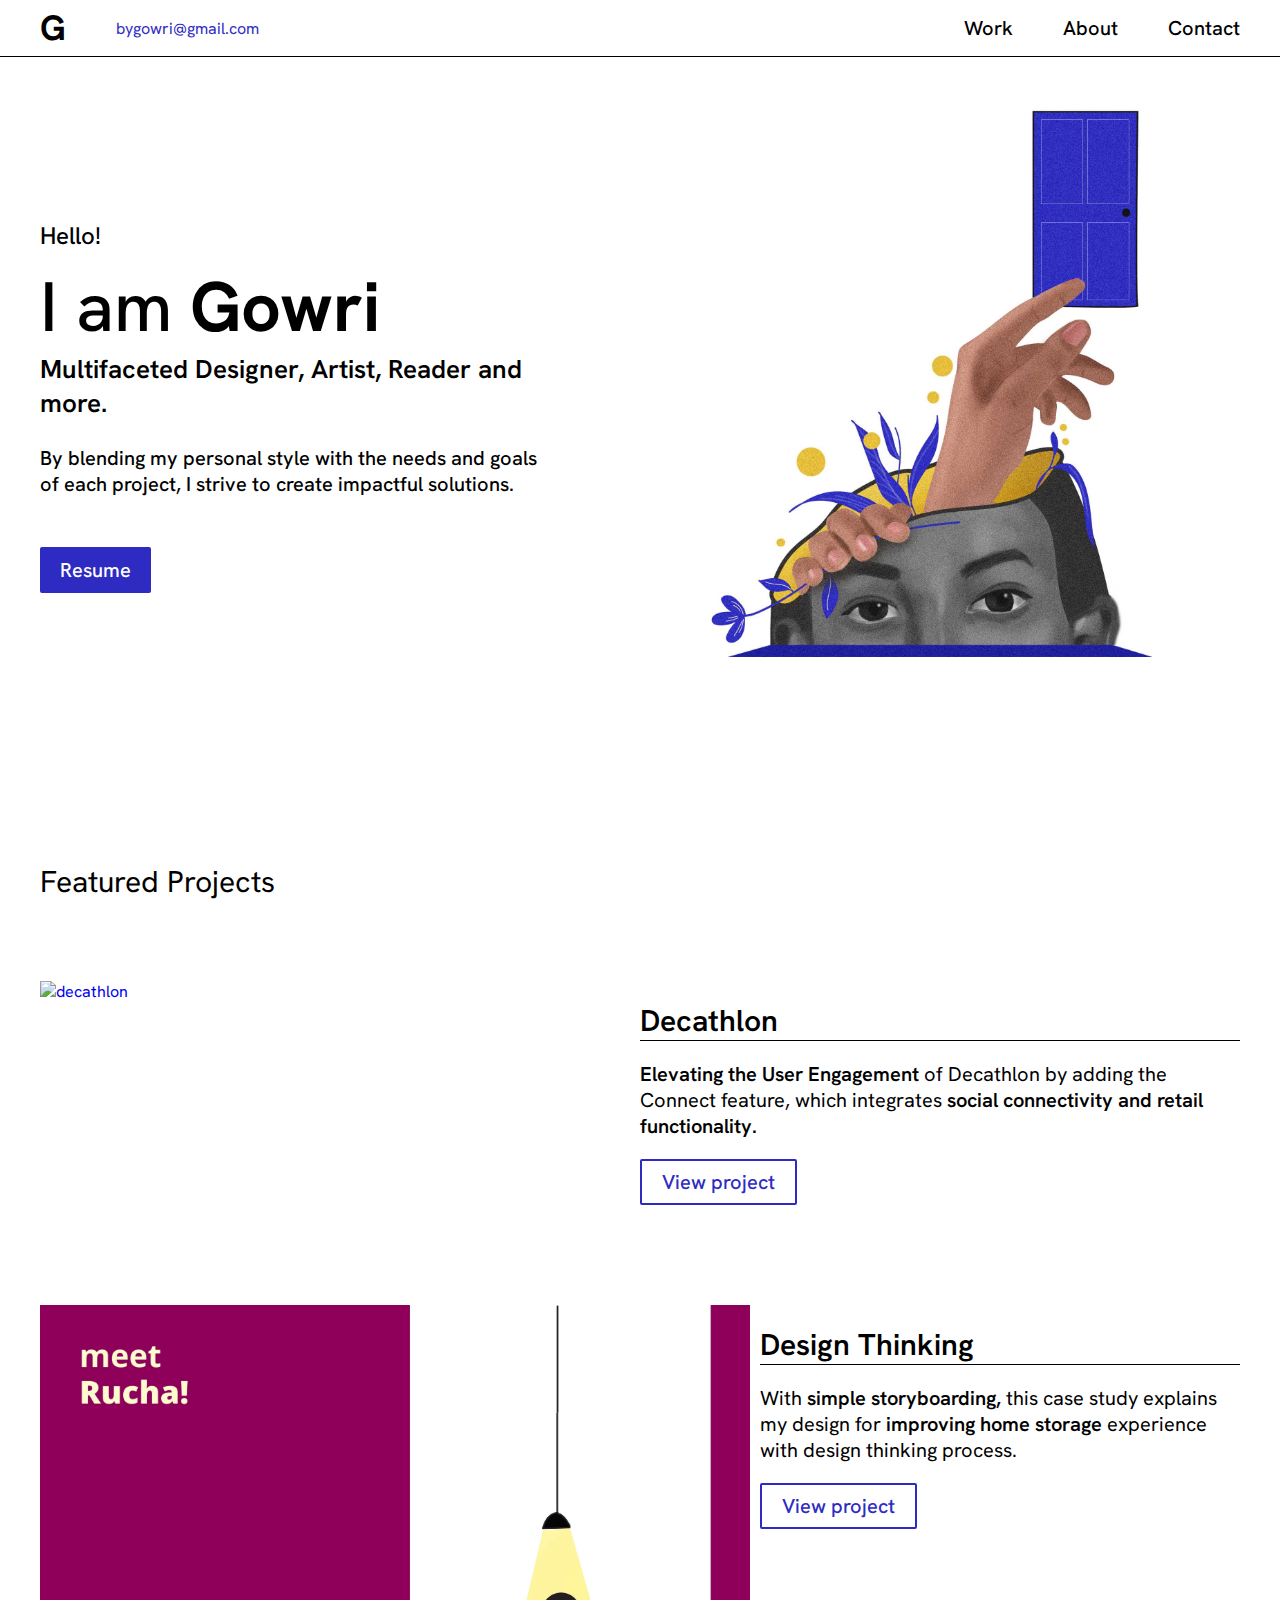
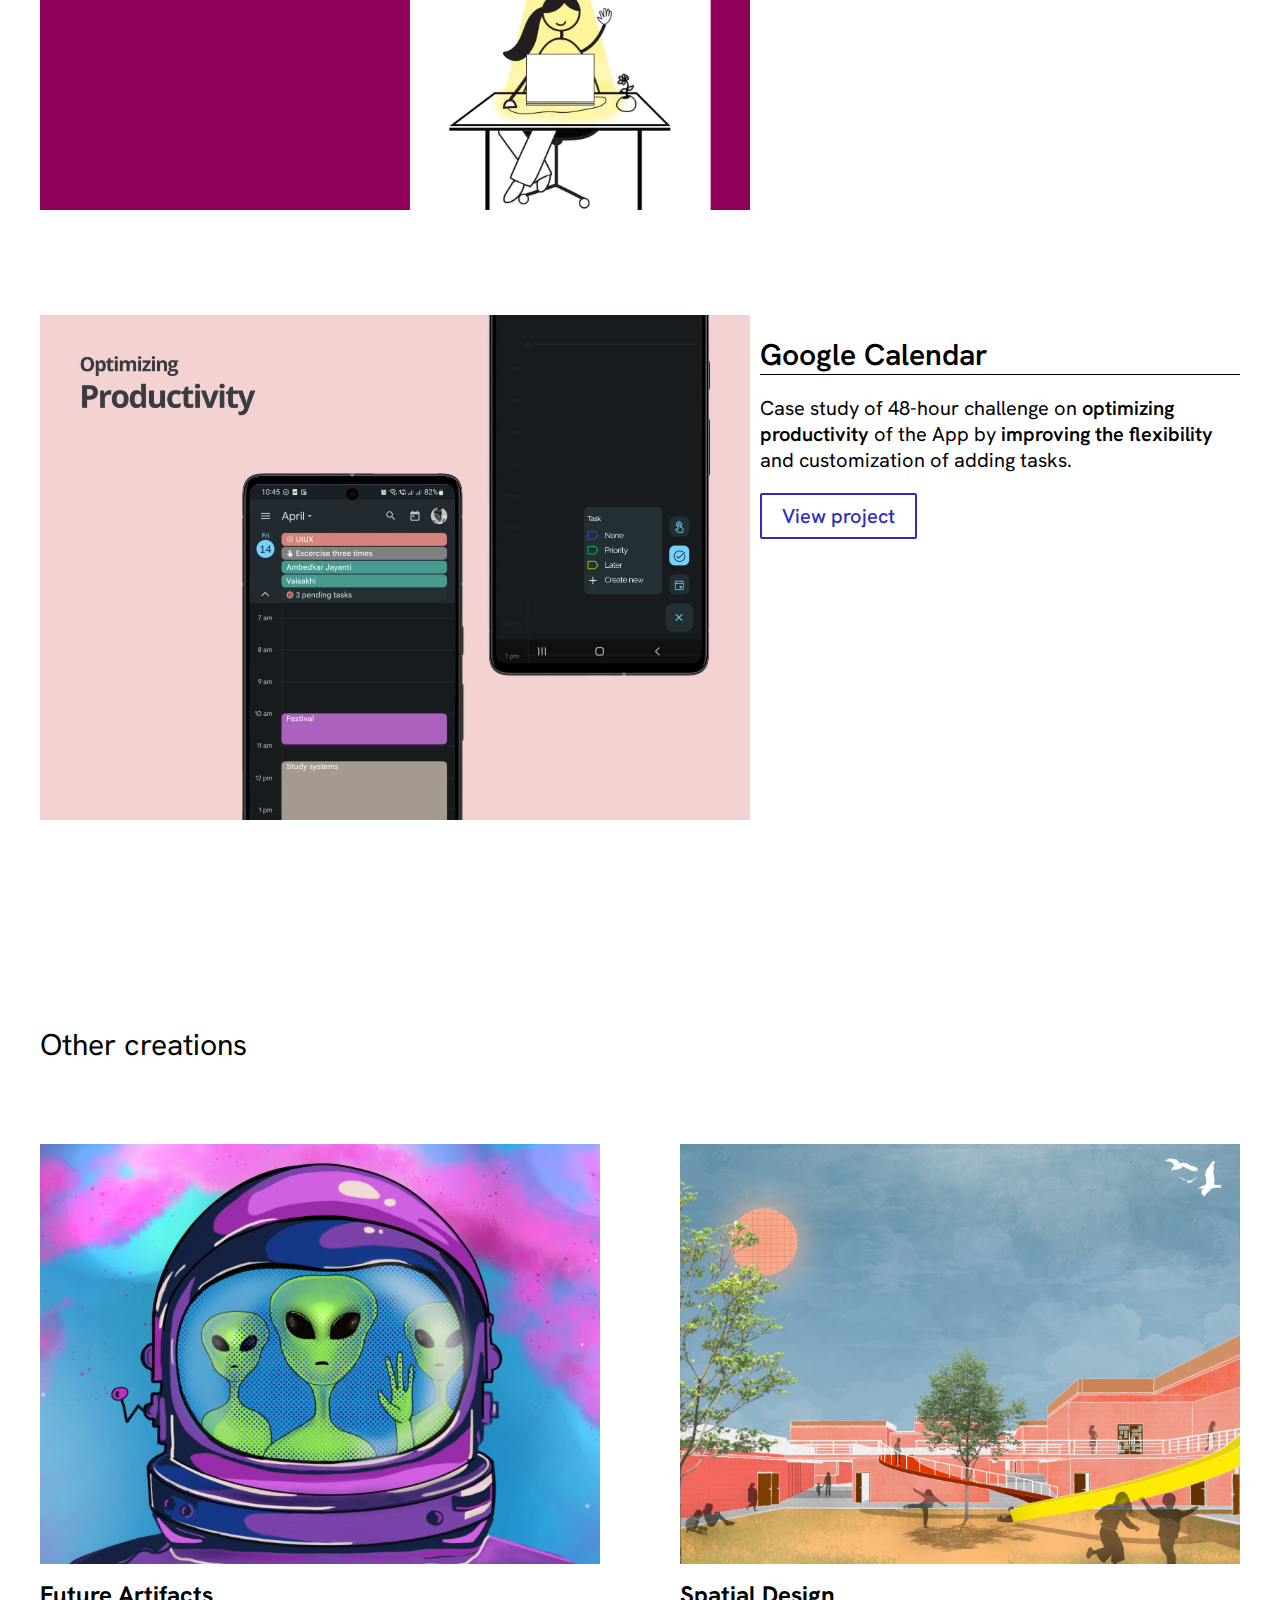
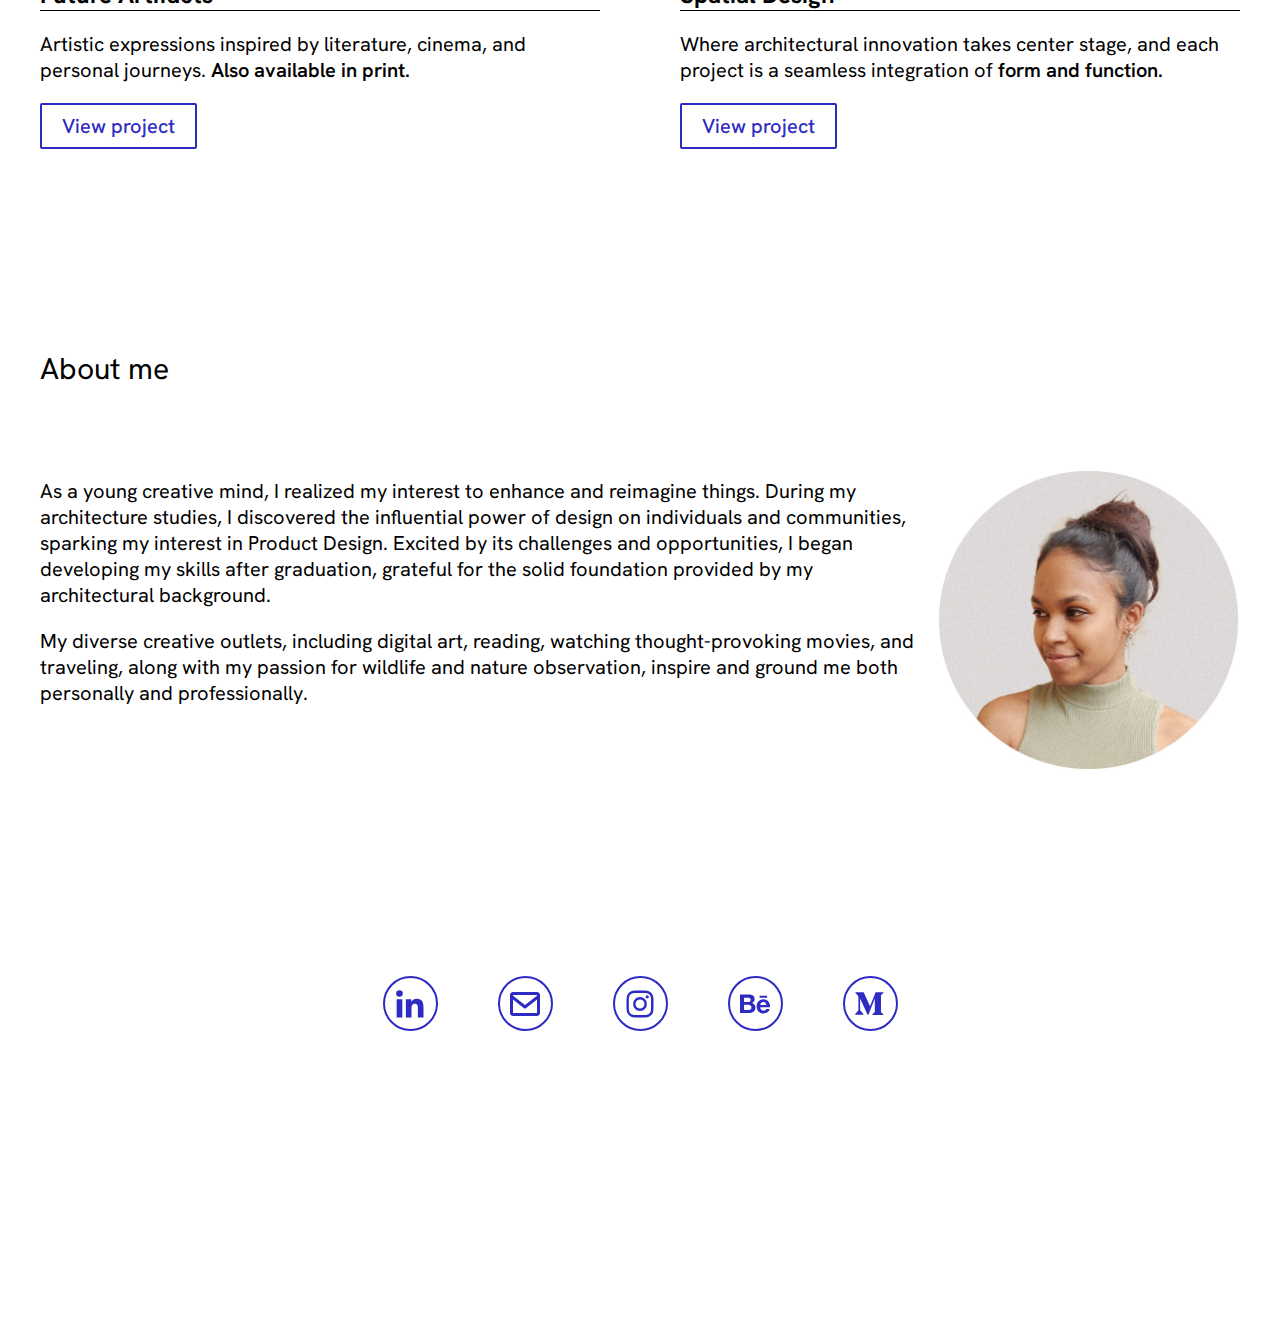
==== index.html @ facd1bed "resume update" ====
<!DOCTYPE html>
<html>
<head>
    <meta charset="utf-8">
    <title>Gowri</title>
    <meta name="viewport" content="width=device-width, initial-scale=1.0">
    <link rel="stylesheet" href="style.css">
    <link href="https://fonts.googleapis.com/css2?family=Raleway&display=swap" rel="stylesheet">
    <link href='https://unpkg.com/boxicons@2.1.4/css/boxicons.min.css' rel='stylesheet'>
    <!-- Hotjar Tracking Code for https://bygowri.github.io/Portfolio/ -->
<script>
  (function(h,o,t,j,a,r){
      h.hj=h.hj||function(){(h.hj.q=h.hj.q||[]).push(arguments)};
      h._hjSettings={hjid:3560203,hjsv:6};
      a=o.getElementsByTagName('head')[0];
      r=o.createElement('script');r.async=1;
      r.src=t+h._hjSettings.hjid+j+h._hjSettings.hjsv;
      a.appendChild(r);
  })(window,document,'https://static.hotjar.com/c/hotjar-','.js?sv=');
</script>
</head>
<body>
<!-- navigation -->
<header>
  <nav class="navbar">
    <div class="max-width">
      <div class="top">
        <div class="lefthome">
          <div class="home"><a href="#homepage">G</a></div>
          <div class="mailto"><a href="mailto:bygowri@gmail.com">bygowri@gmail.com</a></div>
          <div class="mailtomobile"><a href="mailto:bygowri@gmail.com">email</a></div>
        </div>
        <a href="#" class="toggle-button">
          <i class="hamburger"><svg xmlns="http://www.w3.org/2000/svg" width="36" height="36" viewBox="0 0 24 24" style="fill: rgba(0, 0, 0, 1);transform: ;msFilter:;"><path d="M4 6h16v2H4zm0 5h16v2H4zm0 5h16v2H4z"></path></svg></i>
        </a>
      </div>
      <ul class="menu">
        <li><a href="#works">Work</a></li>
        <li><a href="#about">About</a></li>
        <li><a href="#contact">Contact</a></li>
      </ul>
    </div>
  </nav>
</header>

<script src="script.js"></script>

    <!-- homesection -->
    <section class="homepage" id="homepage">
        <div class="container">
            <div class="left-side">
                <div class="all-text">
                    <div class="text-1">Hello!</div>
                    <div class="text-2">I am <span>Gowri</span></div>
                    <div class="text-3">Multifaceted Designer, Artist, Reader and more.</div>
                    <div class="text-4">
                        <p>By blending my personal style with the needs and goals of each project, I strive to create impactful solutions.</p>
                    </div>
                </div>
                <div class="all-buttons">
                    <div class="resumeonly">
                      <a class="resume-button" href="https://drive.google.com/file/d/1Lw5woWk9W7tkep_wd-y-nm6SKkiCDuSa/view?usp=drive_link" target="_blank">Resume</a>
                    </div>
                </div>
            </div>
            <div class="right-side">
              <div class="image-wrapper">
                <img src="portfolioimages/1a.jpg" alt="Portfolio Image" class="first-image">
                <img src="portfolioimages/1b.jpg" alt="Portfolio Image" class="hover-image">
                <img src="portfolioimages/1b.jpg" alt="Portfolio Image" class="second-image">
            </div>
            </div>
        </div>
    </section>

   <!-- work section start -->
  <section class="works" id="works">
      
    <div class="max-width">
      <div class="text-2">Featured Projects</div>
      <!-- decathlon -->
     <div class="topic-1">
      <div class="works-container">
        <div class="description">
          <div class="image">
            <a class="decathlon" href="https://medium.com/@gowri7/elevating-user-engagement-a-case-study-on-introducing-the-connect-feature-in-decathlon-app-d92f9d68ca22" target="_blank">
              <img src="portfolioimages/decathlon.jpg" alt="decathlon">
            </a>
            <a class="decathlon1" href="https://medium.com/@gowri7/elevating-user-engagement-a-case-study-on-introducing-the-connect-feature-in-decathlon-app-d92f9d68ca22" target="_blank">
              <img src="portfolioimages/decathlon1.jpg" alt="decathlon wireframe">
            </a>
          </div>
        </div>
        <div class="text-and-buttons">
          <div class="text-container">
            <h1>Decathlon</h1>
            <p><span>Elevating the User Engagement</span> of Decathlon by adding the Connect feature, which integrates <span>social connectivity and retail functionality.</span></p>
            <div class="reading-buttons">
                <div class="read-behance">
                    <a class="read-behnace" href="https://medium.com/@gowri7/elevating-user-engagement-a-case-study-on-introducing-the-connect-feature-in-decathlon-app-d92f9d68ca22" target="_blank">View project</a>
                </div>
            </div>
          </div>
        </div>
      </div>
    </div>
    </div>
    
      <div class="max-width">
        <!-- dtp -->
        <div class="topic-1">
        <div class="works-container">
          <div class="description">
            <div class="image">
              <a class="decathlon" href="https://www.behance.net/gallery/170022305/A-Design-Thinking-Case-Study-Improving-Home-Storage" target="_blank">
                <img src="portfolioimages/dtp.jpg" alt="dtp projec">
              </a>
              <a class="decathlon1" href="https://www.behance.net/gallery/170022305/A-Design-Thinking-Case-Study-Improving-Home-Storage" target="_blank">
                <img src="portfolioimages/dtp1.jpg" alt="dtp project">
              </a>
            </div>
          </div>
          <div class="text-and-buttons">
            <div class="text-container">
              <h1>Design Thinking</h1>
              <p>With <span>simple storyboarding,</span> this case study explains my design for <span>improving home storage</span> experience with design thinking process.</p>
              <div class="reading-buttons">
                  <div class="read-behance">
                      <a class="read-behnace" href="https://www.behance.net/gallery/170022305/A-Design-Thinking-Case-Study-Improving-Home-Storage" target="_blank">View project</a>
                  </div>
              </div>
            </div>
          </div>
        </div>
        </div>
      </div>

      <div class="max-width">
        <!-- google claendar -->
        <div class="topic-1">
        <div class="works-container">
          <div class="description">
            <div class="image">
              <a class="decathlon" href="https://www.behance.net/gallery/168816979/UX-Case-Study-Optimize-Google-Calendar-Productivity" target="_blank">
                <img src="portfolioimages/google calendar.jpg" alt="Google calendar project">
              </a>
              <a class="decathlon1" href="https://www.behance.net/gallery/168816979/UX-Case-Study-Optimize-Google-Calendar-Productivity" target="_blank">
                <img src="portfolioimages/google calendar1.jpg" alt="Google calendar project">
              </a>
            </div>
          </div>
          <div class="text-and-buttons">
            <div class="text-container">
              <h1>Google Calendar</h1>
              <p>Case study of 48-hour challenge on <span> optimizing productivity </span> of the App by <span> improving the flexibility </span> and customization of adding tasks. </p>
              <div class="reading-buttons">
                  <div class="read-behance">
                      <a class="read-behnace" href="https://www.behance.net/gallery/168816979/UX-Case-Study-Optimize-Google-Calendar-Productivity" target="_blank">View project</a>
                  </div>
              </div>
            </div>
          </div>
        </div>
        </div>
      </div>
      <!-- other works -->
  <div class="otherprojects">
    <div class="max-width">
      <div class="text-2">Other creations</div>
      <div class="row-2">
        <div class="work-container">
          <div class="image-container">
            <a class="spatialdesign" href="Futureartifacts.html">
              <img src="portfolioimages/misc.jpg" alt="spatial design works">
            </a>
          </div>
          <div class="text-container">
            <h2>Future Artifacts</h2>
            <p>Artistic expressions inspired by literature, cinema, and personal journeys. <span> Also available in print. </span></p>
            <div class="reading-buttons">
              <div class="read-behance">
                  <a class="read-behnace" href="Futureartifacts.html">View project</a>
              </div>
          </div>
          </div>
        </div>
  
        <div class="work-container">
          <div class="image-container">
            <a class="spatialdesign" href="https://www.behance.net/gallery/152840529/UnderGrad-Architecture-Portfolio" target="_blank">
              <img src="portfolioimages/spatial.jpg" alt="spatial design works">
            </a>
          </div>
          <div class="text-container">
            <h2>Spatial Design</h2>
            <p>Where architectural innovation takes center stage, and each project is a seamless integration of <span> form and function. </span></p>
            <div class="reading-buttons">
              <div class="read-behance">
                  <a class="read-behnace" href="https://www.behance.net/gallery/152840529/UnderGrad-Architecture-Portfolio" target="_blank">View project</a>
              </div>
          </div>
          </div>
        </div>
      </div>      
      </div>
    </div>
  </div>
</section>

  <!-- about section starts here -->
<section class="about" id="about">
    <div class="max-width">
      <div class="text-2">About me</div>
      <div class="about-description">
        <div class="para">
          <p>As a young creative mind, I realized my interest to enhance and reimagine things. During my architecture studies, I discovered the influential power of design on individuals and communities, sparking my interest in Product Design. Excited by its challenges and opportunities, I began developing my skills after graduation, grateful for the solid foundation provided by my architectural background.</p>
          <p>My diverse creative outlets, including digital art, reading, watching thought-provoking movies, and traveling, along with my passion for wildlife and nature observation, inspire and ground me both personally and professionally.</p>
        </div>
        <div class="photo">
          <img src="portfolioimages/Ellipse 1.jpg" alt="Profile photo">
        </div>
      </div>
    </div>
</section> 

<!-- contact section starts here -->
<section class="contact" id="contact">
    <div class="max-width">
        <div class="all-buttonsc">
            <a href="https://www.linkedin.com/in/gowri-s-a887b5228/" target="_blank"><i class="icon"><svg xmlns="http://www.w3.org/2000/svg" width="36" height="36" viewBox="0 0 24 24" style="fill: rgba(46, 43, 195, 1);transform: ;msFilter:;"><circle cx="4.983" cy="5.009" r="2.188"></circle><path d="M9.237 8.855v12.139h3.769v-6.003c0-1.584.298-3.118 2.262-3.118 1.937 0 1.961 1.811 1.961 3.218v5.904H21v-6.657c0-3.27-.704-5.783-4.526-5.783-1.835 0-3.065 1.007-3.568 1.96h-.051v-1.66H9.237zm-6.142 0H6.87v12.139H3.095z"></path></svg></i></a>
            <a href="mailto:bygowri@gmail.com"><i class="icon"><svg xmlns="http://www.w3.org/2000/svg" width="36" height="36" viewBox="0 0 24 24" style="fill: rgba(46, 43, 195, 1);transform: ;msFilter:;"><path d="M20 4H4c-1.103 0-2 .897-2 2v12c0 1.103.897 2 2 2h16c1.103 0 2-.897 2-2V6c0-1.103-.897-2-2-2zm0 2v.511l-8 6.223-8-6.222V6h16zM4 18V9.044l7.386 5.745a.994.994 0 0 0 1.228 0L20 9.044 20.002 18H4z"></path></svg></i></a>
            <a href="https://www.instagram.com/gowri__s/" target="_blank"><i class="icon"><svg xmlns="http://www.w3.org/2000/svg" width="36" height="36" viewBox="0 0 24 24" style="fill: rgba(46, 43, 195, 1);transform: ;msFilter:;"><path d="M11.999 7.377a4.623 4.623 0 1 0 0 9.248 4.623 4.623 0 0 0 0-9.248zm0 7.627a3.004 3.004 0 1 1 0-6.008 3.004 3.004 0 0 1 0 6.008z"></path><circle cx="16.806" cy="7.207" r="1.078"></circle><path d="M20.533 6.111A4.605 4.605 0 0 0 17.9 3.479a6.606 6.606 0 0 0-2.186-.42c-.963-.042-1.268-.054-3.71-.054s-2.755 0-3.71.054a6.554 6.554 0 0 0-2.184.42 4.6 4.6 0 0 0-2.633 2.632 6.585 6.585 0 0 0-.419 2.186c-.043.962-.056 1.267-.056 3.71 0 2.442 0 2.753.056 3.71.015.748.156 1.486.419 2.187a4.61 4.61 0 0 0 2.634 2.632 6.584 6.584 0 0 0 2.185.45c.963.042 1.268.055 3.71.055s2.755 0 3.71-.055a6.615 6.615 0 0 0 2.186-.419 4.613 4.613 0 0 0 2.633-2.633c.263-.7.404-1.438.419-2.186.043-.962.056-1.267.056-3.71s0-2.753-.056-3.71a6.581 6.581 0 0 0-.421-2.217zm-1.218 9.532a5.043 5.043 0 0 1-.311 1.688 2.987 2.987 0 0 1-1.712 1.711 4.985 4.985 0 0 1-1.67.311c-.95.044-1.218.055-3.654.055-2.438 0-2.687 0-3.655-.055a4.96 4.96 0 0 1-1.669-.311 2.985 2.985 0 0 1-1.719-1.711 5.08 5.08 0 0 1-.311-1.669c-.043-.95-.053-1.218-.053-3.654 0-2.437 0-2.686.053-3.655a5.038 5.038 0 0 1 .311-1.687c.305-.789.93-1.41 1.719-1.712a5.01 5.01 0 0 1 1.669-.311c.951-.043 1.218-.055 3.655-.055s2.687 0 3.654.055a4.96 4.96 0 0 1 1.67.311 2.991 2.991 0 0 1 1.712 1.712 5.08 5.08 0 0 1 .311 1.669c.043.951.054 1.218.054 3.655 0 2.436 0 2.698-.043 3.654h-.011z"></path></svg></i></a>
            <a href="https://www.behance.net/gowriii" target="_blank"><i class="icon"><svg xmlns="http://www.w3.org/2000/svg" width="36" height="36" viewBox="0 0 24 24" style="fill: rgba(46, 43, 195, 1);transform: ;msFilter:;"><path d="M7.803 5.731c.589 0 1.119.051 1.605.155.483.103.895.273 1.243.508.343.235.611.547.804.939.187.387.28.871.28 1.443 0 .62-.14 1.138-.421 1.551-.283.414-.7.753-1.256 1.015.757.219 1.318.602 1.69 1.146.374.549.557 1.206.557 1.976 0 .625-.119 1.162-.358 1.613a3.11 3.11 0 0 1-.974 1.114 4.315 4.315 0 0 1-1.399.64 6.287 6.287 0 0 1-1.609.206H2V5.731h5.803zm-.351 4.972c.48 0 .878-.114 1.192-.345.312-.228.463-.604.463-1.119 0-.286-.051-.522-.151-.707a1.114 1.114 0 0 0-.417-.428 1.683 1.683 0 0 0-.597-.215 3.609 3.609 0 0 0-.697-.061H4.71v2.875h2.742zm.151 5.239c.267 0 .521-.023.76-.077.241-.052.455-.136.637-.261.182-.12.332-.283.44-.491.109-.206.162-.475.162-.798 0-.634-.179-1.085-.533-1.358-.355-.27-.831-.404-1.414-.404H4.71v3.39h2.893zm8.565-.041c.367.358.896.538 1.584.538.493 0 .919-.125 1.278-.373.354-.249.57-.515.653-.79h2.155c-.346 1.072-.871 1.838-1.589 2.299-.709.463-1.572.693-2.58.693-.702 0-1.334-.113-1.9-.337a4.033 4.033 0 0 1-1.439-.958 4.37 4.37 0 0 1-.905-1.485 5.433 5.433 0 0 1-.32-1.899c0-.666.111-1.289.329-1.864a4.376 4.376 0 0 1 .934-1.493c.405-.42.885-.751 1.444-.994a4.634 4.634 0 0 1 1.858-.362c.754 0 1.413.146 1.979.44a3.967 3.967 0 0 1 1.39 1.182c.363.493.622 1.058.783 1.691.161.632.217 1.292.171 1.983h-6.431c.001.704.238 1.371.606 1.729zm2.812-4.681c-.291-.322-.783-.496-1.385-.496-.391 0-.714.065-.974.199a1.97 1.97 0 0 0-.62.491 1.772 1.772 0 0 0-.328.628 2.82 2.82 0 0 0-.111.587h3.982c-.058-.624-.272-1.085-.564-1.409zm-3.918-4.663h4.989v1.215h-4.989z"></path></svg></i></a>
            <a href="https://medium.com/@gowri7" target="_blank"><i class="icon"><svg xmlns="http://www.w3.org/2000/svg" width="36" height="36" viewBox="0 0 24 24" style="fill: rgba(46, 43, 195, 1);transform: ;msFilter:;"><path d="M4.285 7.269a.733.733 0 0 0-.24-.619l-1.77-2.133v-.32h5.498l4.25 9.32 3.736-9.32H21v.319l-1.515 1.451a.45.45 0 0 0-.168.425v10.666a.448.448 0 0 0 .168.425l1.479 1.451v.319h-7.436v-.319l1.529-1.487c.152-.15.152-.195.152-.424V8.401L10.95 19.218h-.575L5.417 8.401v7.249c-.041.305.06.612.275.833L7.684 18.9v.319H2.036V18.9l1.992-2.417a.971.971 0 0 0 .257-.833V7.269z"></path></svg></i></a>
        </div>
    </div>
</section>
    
</body>
</html>
---- style.css ----
@import url('https://fonts.googleapis.com/css2?family=Hanken+Grotesk&display=swap');
.body {
  font-family: 'Hanken Grotesk', sans-serif;
}
* {
  margin: 0;
  padding: 0;
  box-sizing: border-box;
  text-decoration: none;
}

/* navbar styling */
.navbar {
  position: fixed;
  top: 0;
  width: 100%;
  padding: 10px 60px; /* Add padding to the sides */
  background-color: #ffffff;
  font-family: 'Hanken Grotesk', sans-serif;
  z-index: 3; /* Add a higher z-index value */
  border-bottom: black solid 1px;
}

.navbar .max-width {
  display: flex;
  flex-direction: row;
  align-items: center;
  justify-content: center;
  padding: 0%;
}

.navbar .top {
  display: flex;
  width: 100%;
  align-items: center;
  justify-content: space-between;
}
.top .lefthome{
  display: inline-flex;
  align-items: center;
}
.home{
  display: inline-flex;
}
.navbar .home a {
  font-size: 35px;
  font-weight: 700;
  color: black;
  cursor: pointer;
  margin-right: 50px;
}
.mailto a{
  text-decoration: none;
  color: #2E2BC3;
}
.mailtomobile{
  display: none;
}
.navbar .menu {
  display: flex;
  flex-direction: row;
  align-items: center;
}

.navbar .menu li {
  list-style: none;
}

.navbar .menu li a {
  color: black;
  font-size: 20px;
  font-weight: 500;
  text-decoration: none;
}

/* home transition*/
.navbar .home a:hover {
  color: #2E2BC3;
}

.navbar .home a:active {
  color: #2E2BC3;
}

.navbar .menu li {
  list-style: none;
  display: inline-block;
  align-items: center;
  position: relative;
}

.navbar .menu li a {
  color: black;
  font-size: 20px;
  font-weight: 500;
  margin-left: 50px;
  position: relative;
}

/* mobile */
/* Position toggle button on the right */
.toggle-button {
  display: none;
  flex-direction: column;
  justify-content: space-between;
}


@media (max-width: 1000px) {
  .toggle-button {
    display: flex;
  }

  .navbar {
    padding: 5px 20px; /* Add padding to the sides */
    align-items: center;
  }
  .navbar .top .lefthome{
    width: 100%;
    justify-content: space-between;
    padding-right: 20px;
  }
  .navbar .home a {
    font-size: 32px;
    font-weight: 700;
    color: black !important;
    cursor: pointer;
  }
  .navbar .home a {
    margin-right: 30px;
  }
  .mailto{
    display: none;
  }

  .navbar .menu {
    display: none;
    flex-direction: column;
    align-items: center;
    margin: 0px;
    width: 100%;
    height: 100vh; /* Adjust the height as needed */
    justify-content: center;
  }
  .navbar .menu li{
    margin: 40px;
  }
  .navbar .menu li a{
    font-size: 26px;
    margin: 0%;
  }

  .navbar .max-width {
    flex-direction: column;
    justify-content: space-between;
    max-width: 100%;

  }
  .menu.active{
    display: flex;
  }
  #homepage {
    display: block;
    margin-top: 20px; /* Adjust spacing as needed */
  }
  
}
/* tablet */
@media (min-width: 1001px) and (max-width: 1700px) {
    .navbar {
        padding: 5px 40px; /* Add padding to the sides */
      }
}

/* home styling*/
.homepage{
    padding-left: 200px;
    padding-right: 200px;
    font-family: 'Hanken Grotesk', sans-serif;
    max-width: 100%;
    background-color: #ffffff;
    
}
.homepage .container{
    display: flex;
    justify-content: space-between;
    max-width: 100%;
    padding-top: 20px;
}
.left-side{
    max-width: 50%;
    padding-top: 300px;
    padding-right: 80px;
}
.left-side .all-text .text-1{
    font-size: 24px;
    font-weight: 500;
    margin-bottom: 10px;
}
.left-side .all-text .text-2{
    font-size: 70px;
    font-weight: 500;
}
.left-side .all-text .text-2 span{
    font-weight: 700;
}
.left-side .all-text .text-3{
    font-size: 26px;
    font-weight: 600;
    margin-bottom: 25px;
}
.left-side .all-text .text-4{
    font-size: 24px;
    font-weight: 500;
}
/*buttons*/
.all-buttons{
    padding-top: 30px;
    justify-content: space-between;
    display: inline-flex;
    align-items: center;
    width: 55%;
    top: 0;
    z-index: 100;
}
.resume-button {
    display: inline-block;
    padding: 10px 20px;
    font-size: 20px;
    background-color:#2E2BC3;
    color: white;
    text-decoration: none;
    border-radius: 2px;
    font-weight: 500;
}
.all-buttons .social{
    list-style: none;
    display: inline-block;
    align-items: center;
    background-color: white;
}
.all-buttons .social a{
    margin: 0 35px;
}
.container .right-side{
    max-width: 50%;
    padding-top: 50px;
}
.container .right-side img{
    width: 100%;
    height: auto;
    max-width: 100%;
}
.image-wrapper {
  position: relative;
  display: inline-block;
  z-index: 1; /* Add this line */
}
.second-image{
  display: none;
}
.hover-image {
  position: absolute;
  top: 0;
  left: 0;
  opacity: 0;
  transition: opacity 0.3s ease-in-out;
  z-index: 2; /* Add this line */
}

.image-wrapper:hover .hover-image {
  opacity: 1;
}



/* mobile */
@media (max-width: 1000px) {
    /* Reversed layout for mobile devices */
    .homepage{
        padding-left: 20px;
        padding-right: 20px;
    }
    .homepage .container {
      flex-direction: column-reverse;
      align-items: center;
      justify-content: center;
    }
    
    .left-side {
      padding-top: 0;
      padding-right: 0;
      max-width: 100%;
    }
    
    .left-side .all-text,
    .left-side .all-buttons {
      width: 100%;
    }
    .left-side .all-text .text-2{
      font-size: 40px;
      font-weight: 500;
    }
    .left-side .all-text .text-3{
      font-size: 24px;
      font-weight: 600;
      margin-bottom: 25px;
  }
    .all-buttons {
        padding-top: 30px;
        padding-bottom: 30px;
        justify-content: center;
    }
    .all-buttons .social{
        display: none;
    }
    .all-text .text-1{
        text-align: center;
    }
    .all-text .text-2{
        text-align: center;
        margin-bottom: 10px;        
    }
    .all-text .text-3{
        text-align: center;
    }
    .left-side .all-text .text-4{
        font-size: 20px;
        font-weight: 500;
    }
    .container .right-side {
      max-width: 100%;
      margin-bottom: 10px;
    }
    .first-image{
      display: none;
    }
    .hover-image{
      display: none;
    }
    .second-image{
      display: block;
    }

  }
/* tablet */
@media (min-width: 1001px) and (max-width: 1700px) {
    .homepage {
      padding-left: 40px;
      padding-right: 40px;
    }
    .left-side{
        max-width: 50%;
        padding-top: 200px;
        padding-right: 80px;
    }
    .all-buttons .social{
        display: none;
    }
    .left-side .all-text .text-4{
        font-size: 20px;
        font-weight: 500;
    }
  }

/*works section styling*/
.works{
    padding-top: 150px;
    padding-left: 200px;
    padding-right: 200px;
    padding-bottom: 100px;
}
.works .max-width{
    font-family: 'Hanken Grotesk',sans-serif;
    max-width: 100%;
    padding: 0%;
}
.works .max-width .text-2{
    font-size: 40px;
    font-weight: 400;
    margin-bottom: 80px;
}
.works .topic-1{
    background-color: white;
}
.works .works-container{
    display: flex;
    justify-content: space-between;
    margin-bottom: 50px;
    
}
.works .description{
    max-width: 60%;
}
.description .decathlon img{
    max-width: 100%;
    padding-right: 40px;
}
.description .decathlon1 img{
  max-width: 100%;
  padding-right: 40px;
}
/* CSS for the hover effect */
.image .decathlon1 img {
  display: none;
}

.image:hover .decathlon img {
  display: none;
}

.image:hover .decathlon1 img {
  display: inline-block;
}


.works .text-and-buttons{
    max-width: 50%;
}
.text-container h1{
    font-size: 30px;
    font-weight: 600;
    margin-bottom: 20px;
    padding-top: 0px;
    border-bottom: black solid 1px;
}
.text-container p{
    font-size: 24px;
    font-weight: 400;
}
.text-container p span{
    font-size: 24px;
    font-weight: 600;
}
.read-behance {
    display: inline-block;
    margin-top: 0px;
    margin-right: 30px;
}
.reading-buttons .read-behance a {
    display: inline-block;
    padding: 8px 20px;
    font-size: 20px;
    border: #2E2BC3 2px solid;
    color: #2E2BC3; /* Update the default font color */
    text-decoration: none;
    border-radius: 2px;
    font-weight: 500;
  }
.works .work-2{
    background-color: bisque;
}

.max-width {
  max-width: 100%;
  margin: 0 auto;
  padding: 0 20px;
}

.image-grid {
  display: grid;
  grid-template-columns: repeat(2, 1fr); /* Two columns with equal width */
  grid-gap: 20px; /* Spacing between images */
}

.image-grid img {
  max-width: 100%; /* Make sure images fit within their container */
  height: auto; /* Maintain aspect ratio */
}
.otherprojects{
  margin-top: 200px;
}
.row-2 {
  display: flex;
  justify-content: space-between;
  align-items: center;
  gap: 80px;
}

.work-container {
  width: 100%;
}

.text-container {
  margin-bottom: 0px;
}
.otherprojects .text-container h2{
  margin-top: 10px;
  border-bottom: 1px solid black;
  margin-bottom: 20px;
}

.image-container img {
  width: 100%;
  height: auto;
  max-width: 100%;
}
.future-artifacts img{
  max-width: 100%;
}
.a1{
  margin-bottom: 200px;
}

/* mobile */
@media screen and (min-width: 320px) and (max-width: 347px) {
    .read-behance {
      margin-right: 10px; /* Decrease the right margin */
    }
  }
@media (max-width: 1000px) {
    .works{
        padding-top: 100px;
        padding-left: 20px;
        padding-right: 20px;
        padding-bottom: 30px;
    }
    .works .works-container{
        margin-bottom: 100px;
        
    }
    .works .description{
        max-width: 100%;
    }
    .works .text-and-buttons{
        max-width: 100%;
    }
    .works .max-width .text-2{
        font-size: 30px;
        font-weight: 400;
        margin-bottom: 80px;
    }
    .works .works-container{
        flex-direction: column;
        
    }
    .description .decathlon img{
        max-width: 100%;
        padding: 0px;
    }
    .text-container h1{
        font-size: 30px;
        font-weight: 600;
        margin-bottom: 20px;
        padding-top: 20px;
    }
    .text-container p{
        font-size: 20px;
        font-weight: 400;
    }
    .text-container p span{
        font-size: 20px;
        font-weight: 600;
    }
    .read-behance {
      margin-top: 0px;
    }
    .row-2{
      flex-direction: column;
    }
    


}
/* tablet */
@media screen and (min-width: 1001px) and (max-width: 1218px) {
    .read-behance {
      margin-right: 10px; /* Decrease the right margin */
    }
  }
@media (min-width: 1001px) and (max-width: 1700px){
    .works{
        padding-top: 200px;
        padding-left: 40px;
        padding-right: 40px;
        padding-bottom: 0px;
    }
    .works .works-container{
        margin-bottom: 100px;
        
    }
    .works .max-width .text-2{
        font-size: 30px;
        font-weight: 400;
        margin-bottom: 80px;
    }
    .description .decathlon img{
        max-width: 100%;
        padding-right: 10px;
    }
    .text-container h1{
        font-size: 30px;
        font-weight: 600;
        margin-bottom: 20px;
        padding-top: 20px;
    }
    .text-container p{
        font-size: 20px;
        font-weight: 400;
    }
    .text-container p span{
        font-size: 20px;
        font-weight: 600;
    }
    
}
  
/*about section styling*/
.about{
    padding-top: 150px;
    padding-left: 200px;
    padding-right: 200px;
    padding-bottom: 100px;
}
.about .max-width{
    font-family: 'Hanken Grotesk', sans-serif;
    max-width: 100%;
    padding: 0%;
}
.about .max-width .text-2{
    font-size: 40px;
    font-weight: 400;
    margin-bottom: 80px;
}
.about-description{
    display: flex;
    justify-content: space-between;
    align-items: center;
}
.about-description .para{
    padding-right: 100px;
    font-size: 24px;
    font-weight: 400;
    max-width: 100%;
}
p{
  margin-bottom: 20px;
}
.photo img{
  max-width: 100%;
}
/* mobile */
@media (max-width: 1000px) {
    .about{
        padding-top: 100px;
        padding-left: 20px;
        padding-right: 20px;
        padding-bottom: 30px;
    }
    .about .max-width .text-2{
        font-size: 30px;
        font-weight: 400;
        margin-bottom: 80px;
    }
    .about-description{
        flex-direction: column;
    }
    .about-description .para{
        padding: 0%;
        font-size: 20px;
        font-weight: 400;
        margin-bottom: 40px;
    }
}
/* tablet */
@media (min-width: 1001px) and (max-width: 1700px) {
    .about{
        padding-top: 200px;
        padding-left: 40px;
        padding-right: 40px;
        padding-bottom: 0px;
    }
    .about .max-width .text-2{
        font-size: 30px;
        font-weight: 400;
        margin-bottom: 80px;
    }
    .about-description .para{
        padding: 0%;
        font-size: 20px;
        font-weight: 400;
        margin-bottom: 40px;
        margin-right: 20px;
    }
}

/* contact styling*/
.contact{
    max-width: 100%;
    padding-top: 450px;
    padding-left: 200px;
    padding-right: 200px;
    padding-bottom: 400px;
}
.contact .max-width{
    font-family: 'Hanken Grotesk', sans-serif;
    padding: 0%;
}
.contact .text-2{
    font-size: 40px;
    font-weight: 400;
    margin-bottom: 270px;
}
.contact .all-buttonsc{
    display: flex;
    justify-content: center;
    gap: 60px;
    max-width: 100%;
}
/* CSS code for blue outline circle with white icon on hover */
.icon {
    display: flex;
    justify-content: center;
    align-items: center;
    width: 55px; /* Adjust the size as needed */
    height: 55px; /* Adjust the size as needed */
    border: 2px solid #2E2BC3; /* Adjust the border color */
    border-radius: 50%; /* Make it a circle */
    text-align: center;
    transition: all 0.3s ease; /* Add smooth transition effect */
  }
  
  .icon svg {
    fill: #2E2BC3; /* Set the default fill color to blue */
  }
  
  .icon:hover {
    background-color: #2E2BC3; /* Change the background color to blue on hover */
    border-color: #2E2BC3; /* Change the border color to blue on hover */
  }
  
  .icon:hover svg {
    fill: white !important; /* Change the icon color to white on hover */
  }
/* mobile */
@media screen and (max-width: 420px) {
    .contact .all-buttonsc {
      flex-direction: column; /* Stack icons vertically */
      align-items: center; /* Center the icons horizontally */
    }
    
    .contact .all-buttonsc .icon {
      margin-bottom: 20px; /* Add some spacing between icons */
    }
    
    .contact .all-buttonsc .icon:last-child {
      margin-bottom: 0; /* Remove bottom margin from the last icon */
    }
  }
  
  @media (max-width: 1000px) {
    .contact {
      padding-top: 100px;
      padding-left: 20px;
      padding-right: 20px;
      padding-bottom: 80px;
    }
    
    .contact .max-width .text-2 {
      font-size: 30px;
      font-weight: 400;
      margin-bottom: 80px;
    }
    
    .contact .all-buttonsc {
      display: flex;
      justify-content: center;
      gap: 30px;
      max-width: 100%;
    }
  }
/* tablet */
@media (min-width: 1001px) and (max-width: 1700px) {
    .contact {
        padding-top: 200px;
        padding-left: 40px;
        padding-right: 40px;
        padding-bottom: 300px;;
      }
      
      .contact .max-width .text-2 {
        font-size: 30px;
        font-weight: 400;
        margin-bottom: 250px;
      }
}
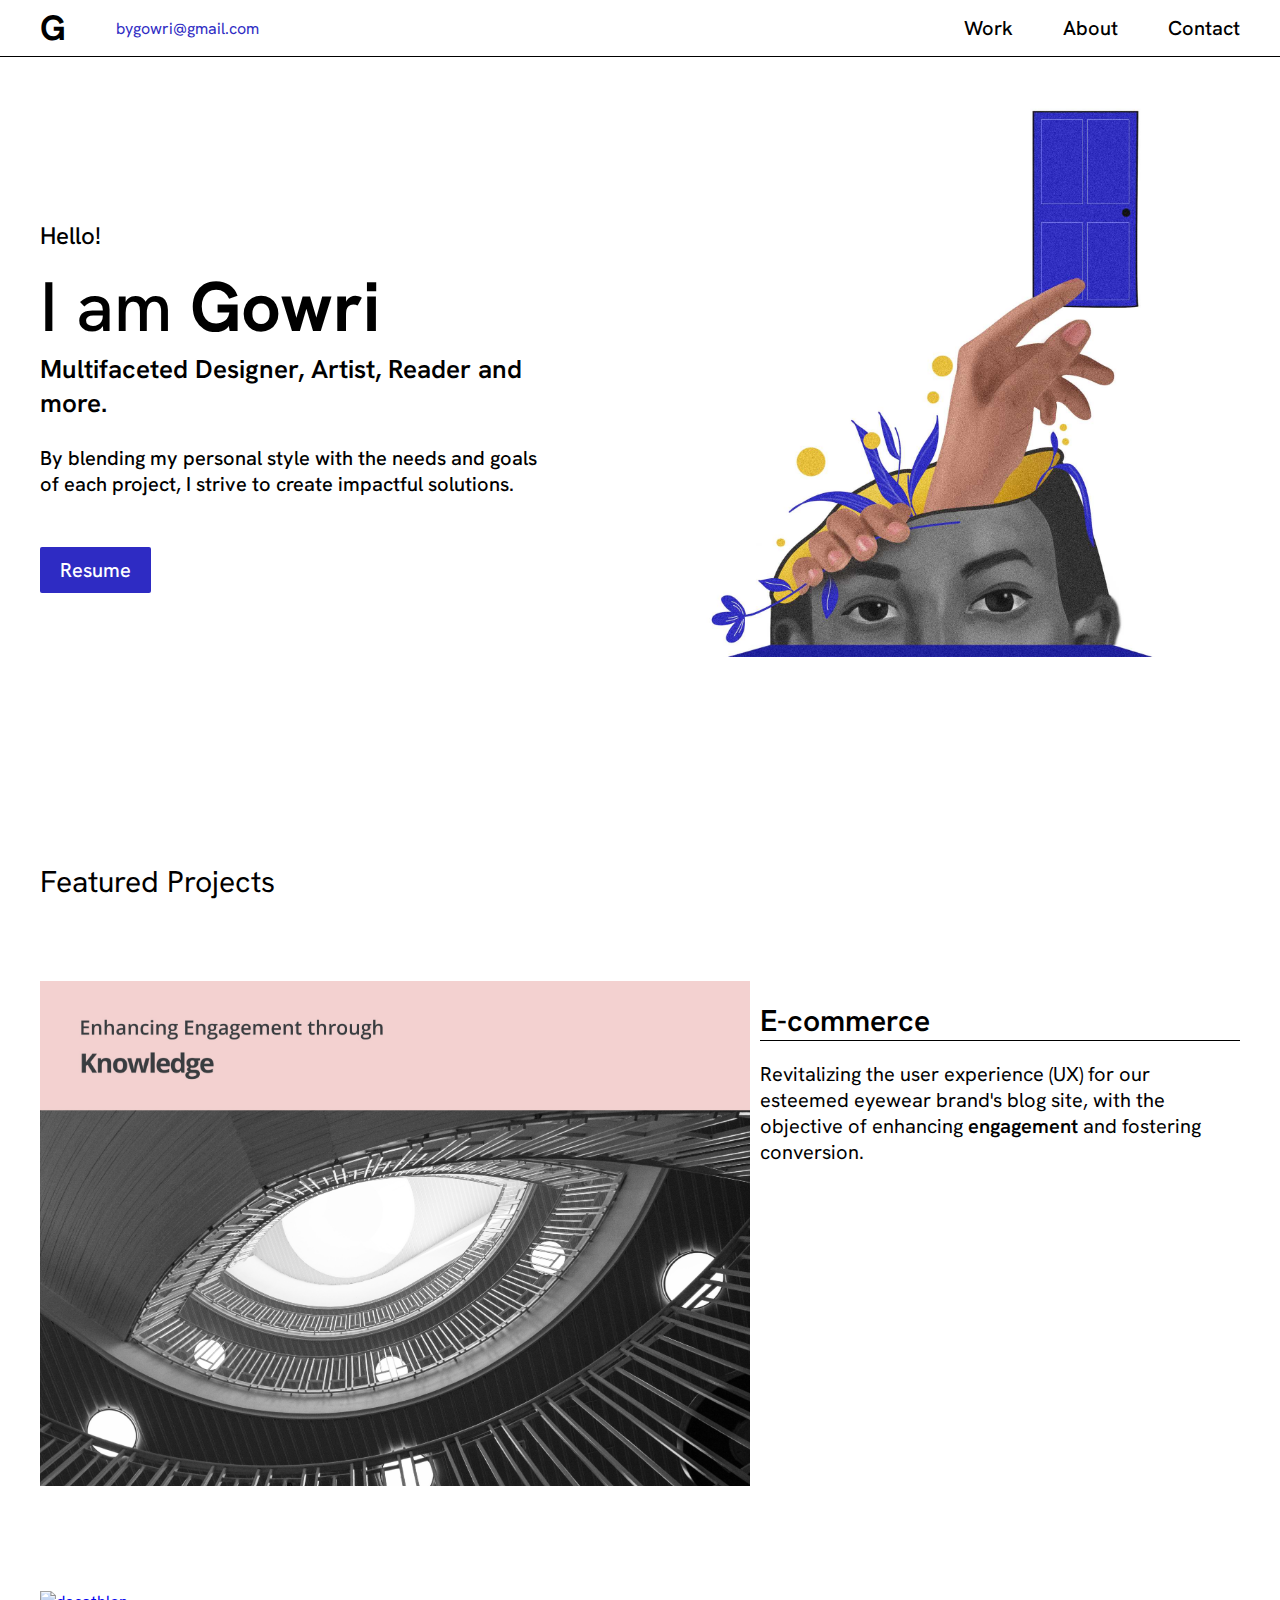
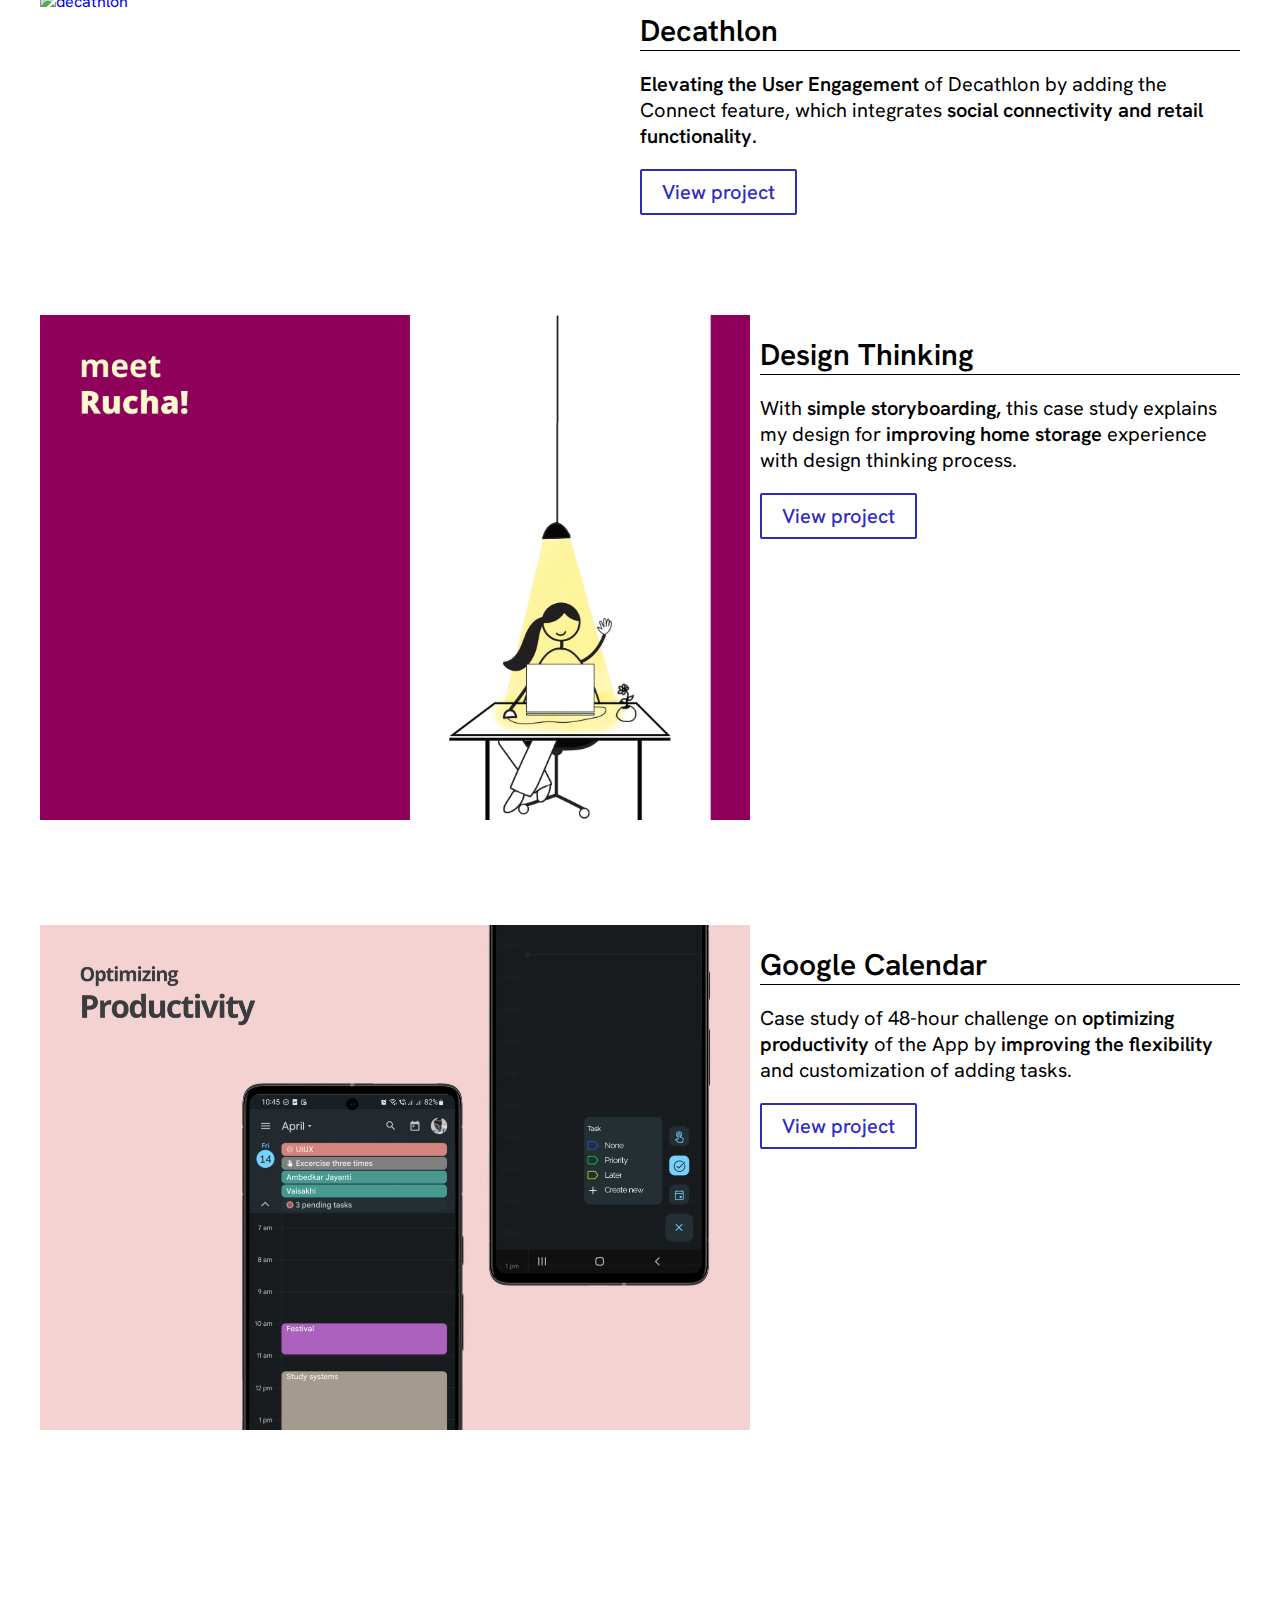
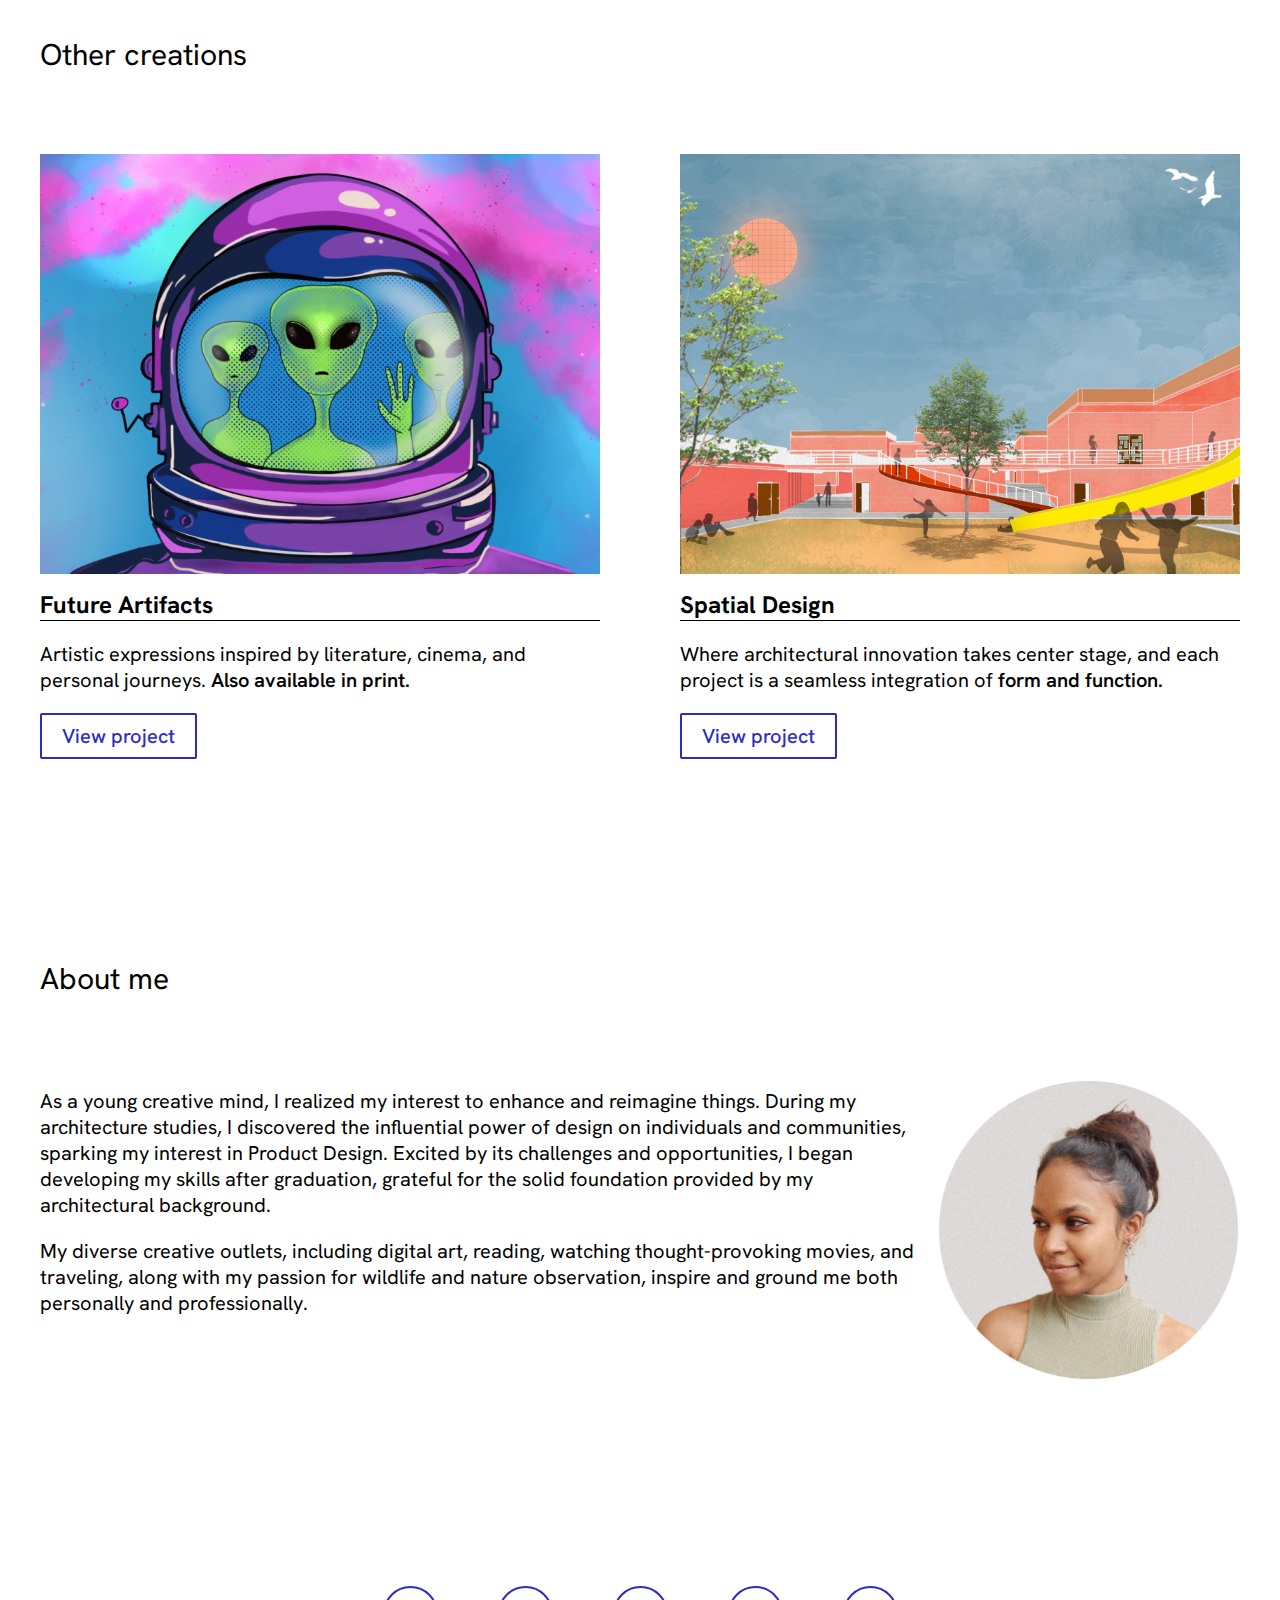
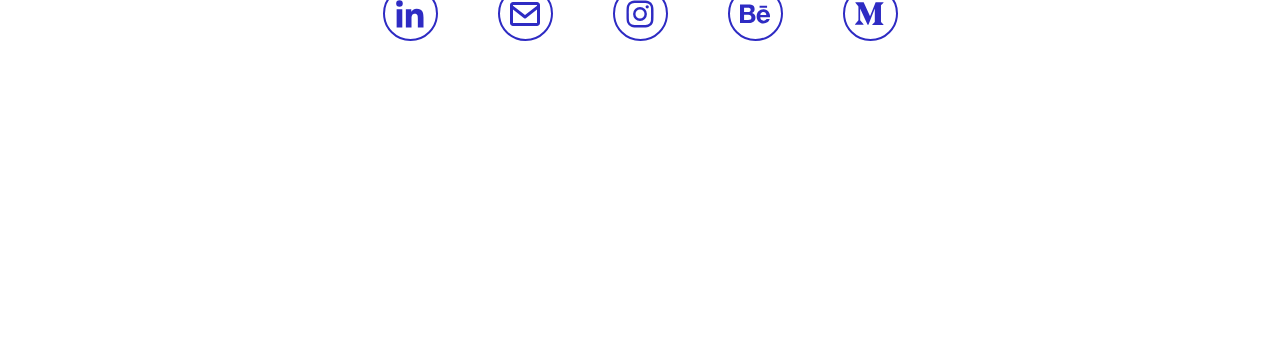
==== commit c3dbbd0e: "new project added" ====
--- a/index.html
+++ b/index.html
@@ -74,10 +74,35 @@
     </section>
 
    <!-- work section start -->
-  <section class="works" id="works">
+   <section class="works" id="works">
       
     <div class="max-width">
       <div class="text-2">Featured Projects</div>
+      
+      <div class="max-width">
+        <!-- ecommerce -->
+        <div class="topic-1">
+        <div class="works-container">
+          <div class="description">
+            <div class="image">
+              <a class="decathlon">
+                <img src="portfolioimages/tep1 lower.jpg" alt="dtp projec">
+              </a>
+              <a class="decathlon1">
+                <img src="portfolioimages/tep2 lower.jpg" alt="dtp project">
+              </a>
+            </div>
+          </div>
+          <div class="text-and-buttons">
+            <div class="text-container">
+              <h1>E-commerce</h1>
+              <p>Revitalizing the user experience (UX) for our esteemed eyewear brand's blog site, with the objective of enhancing <span>engagement</span> and fostering <span></span>conversion.</p>
+            </div>
+          </div>
+        </div>
+        </div>
+      </div>
+
       <!-- decathlon -->
      <div class="topic-1">
       <div class="works-container">
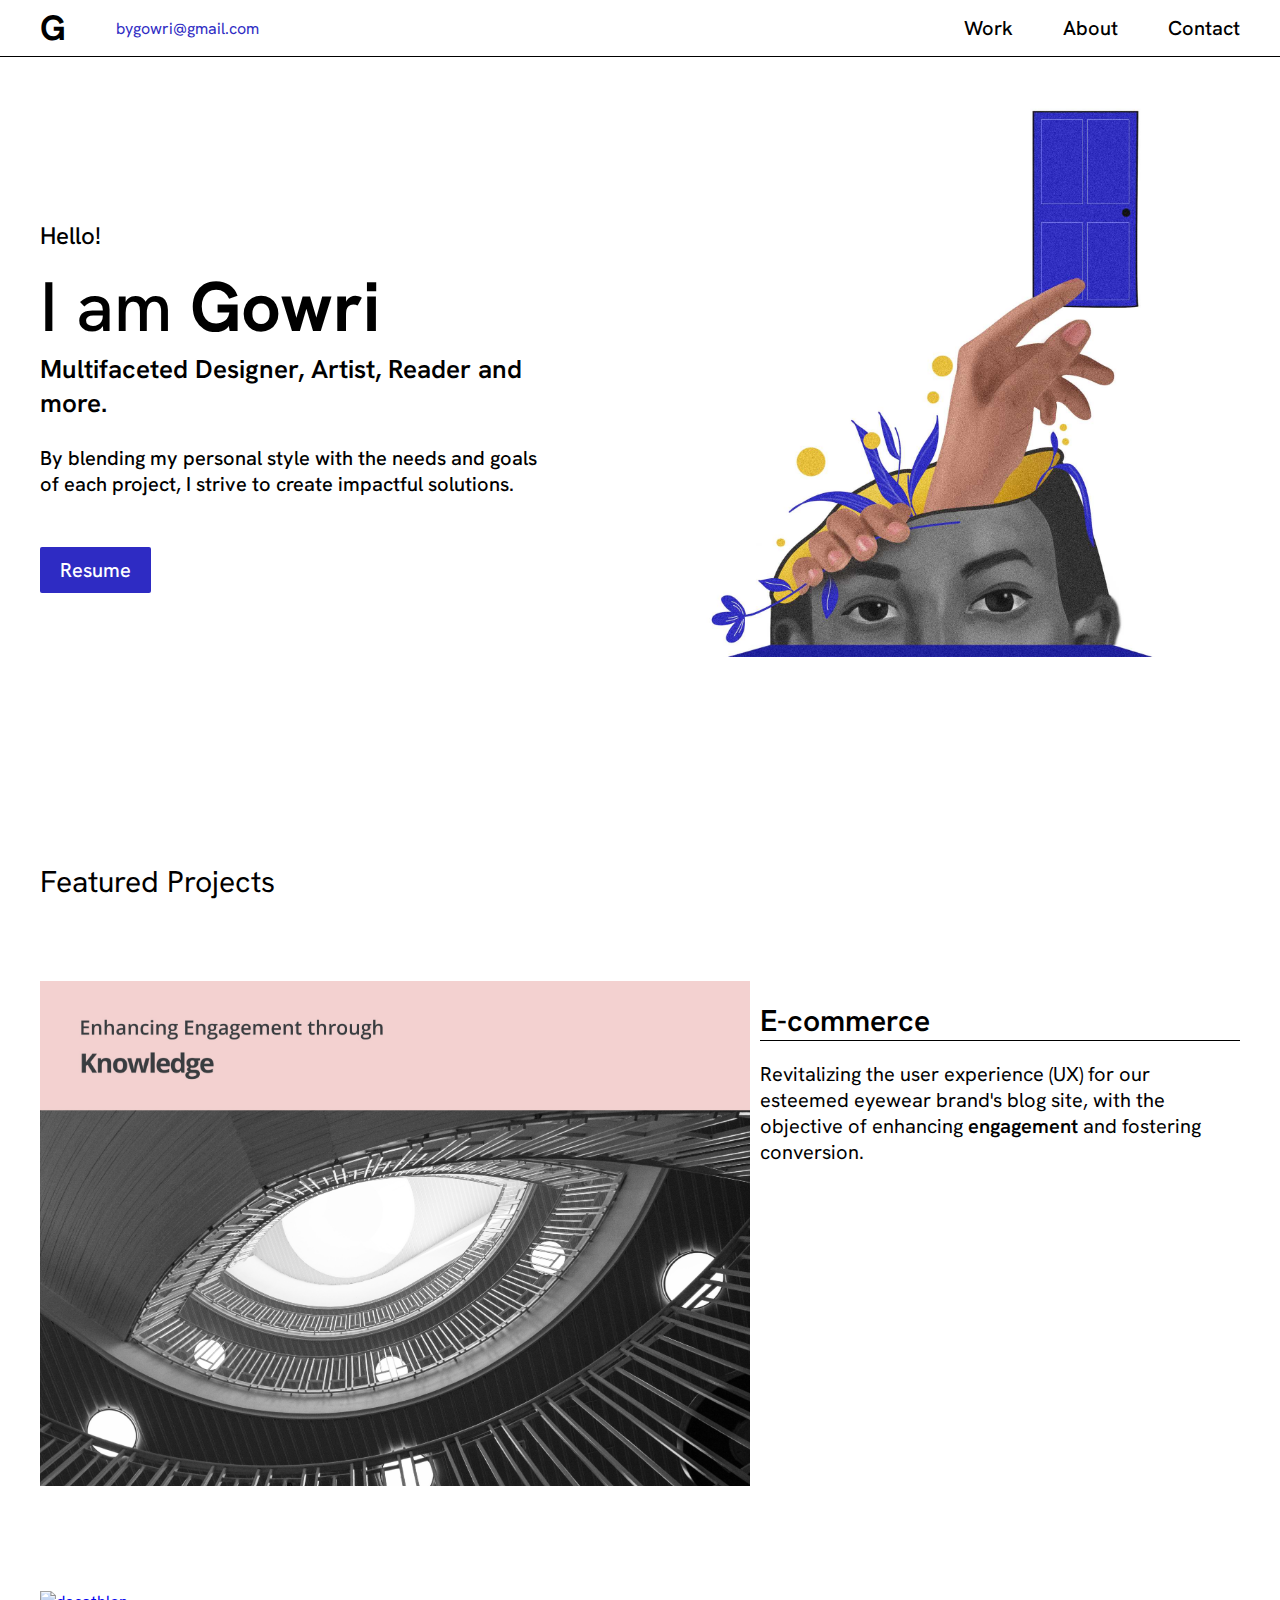
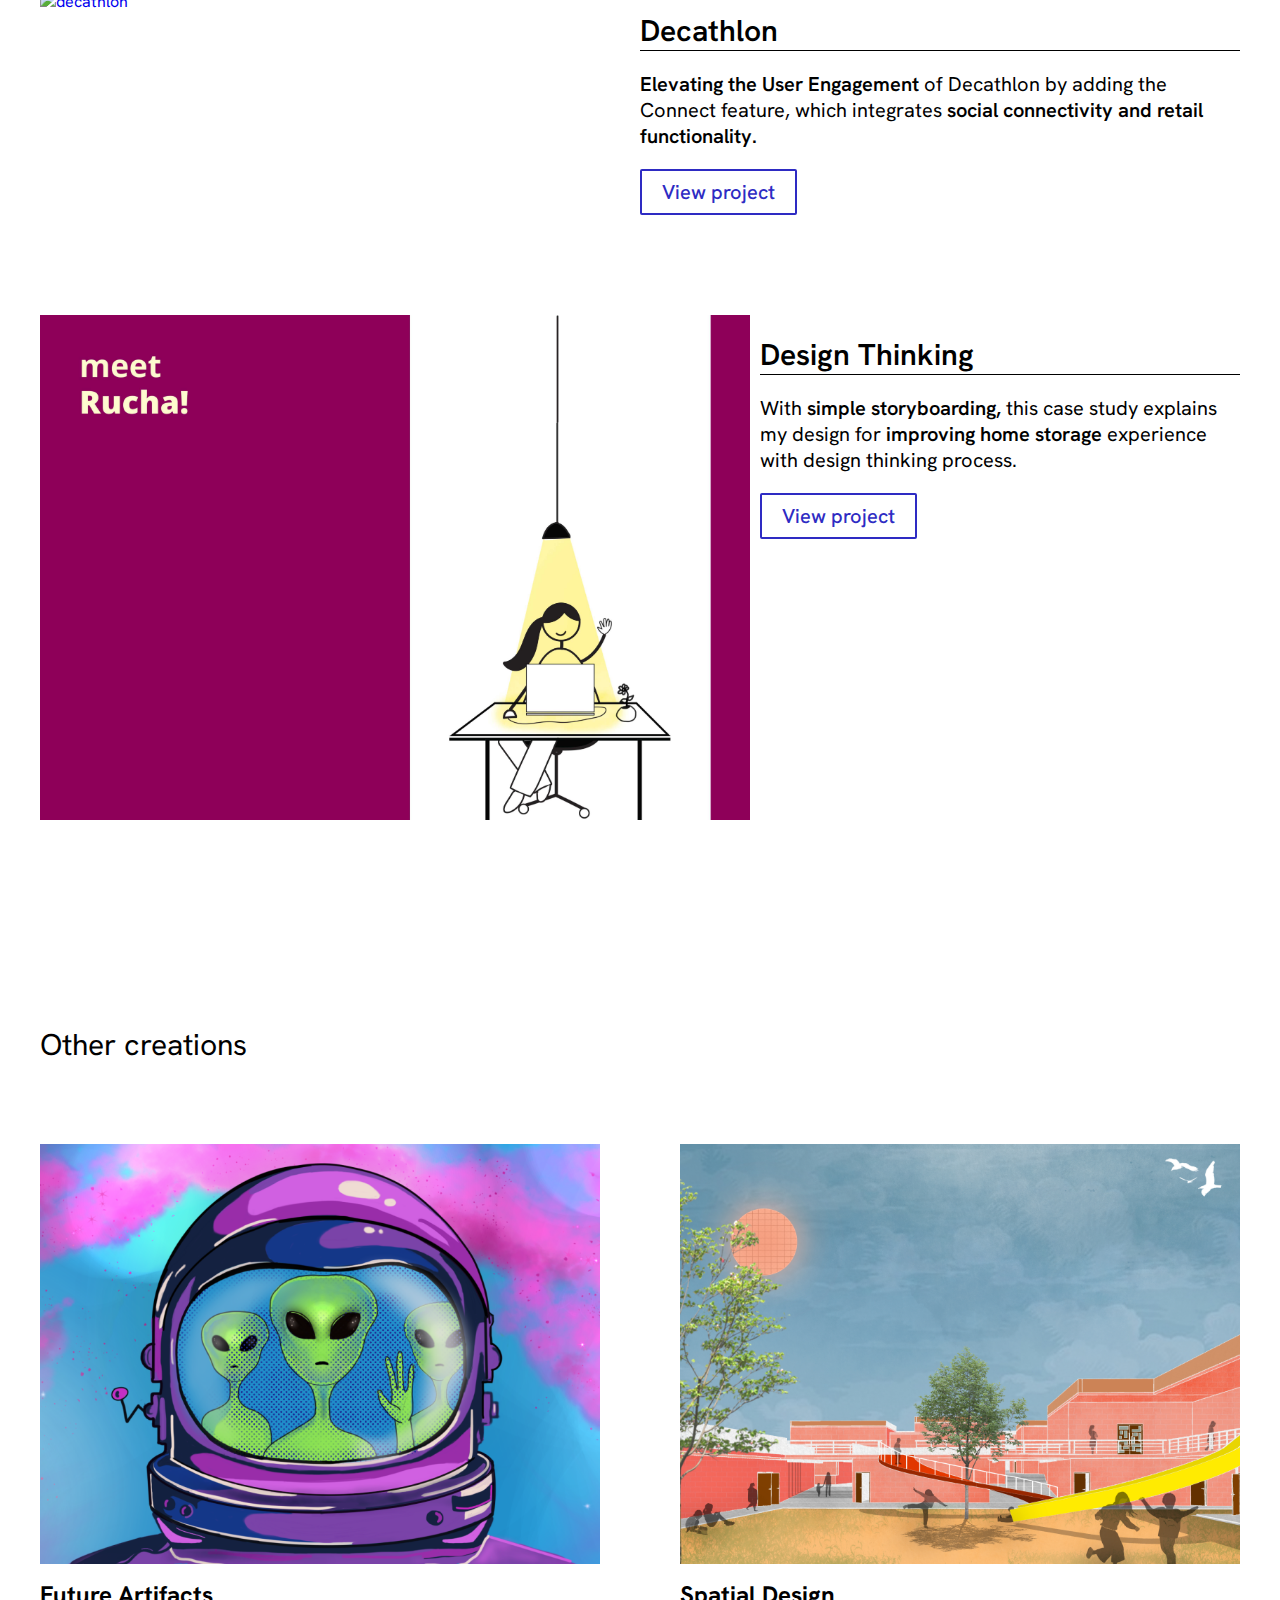
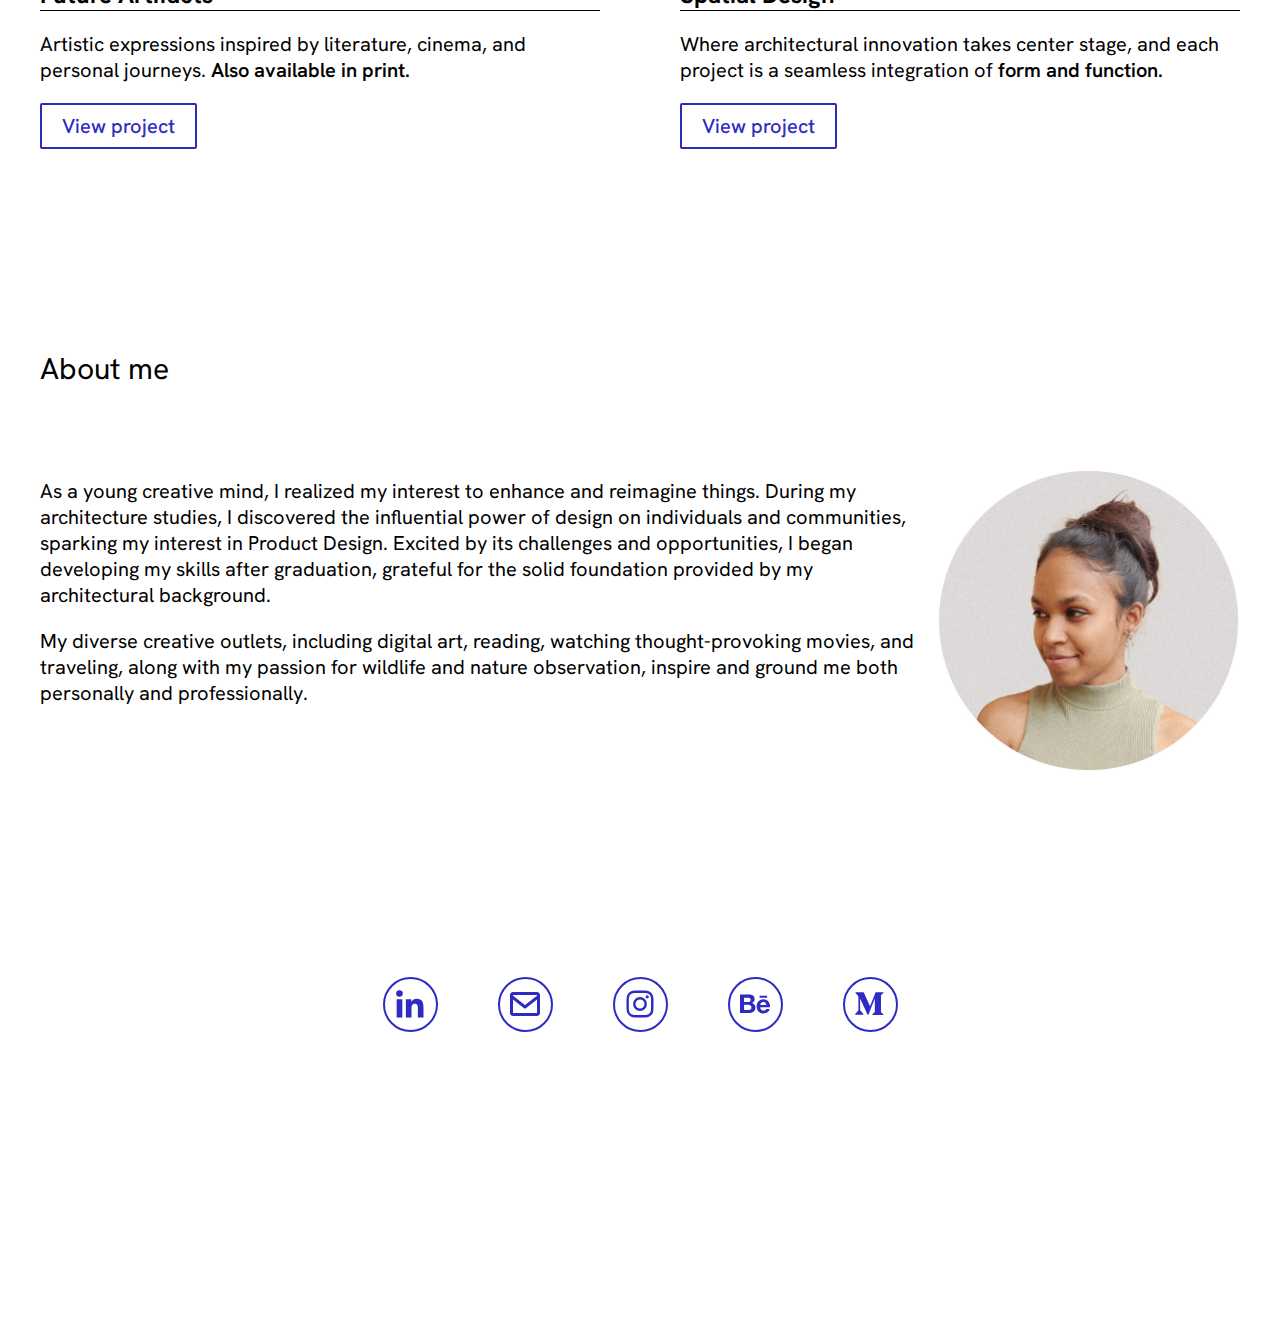
==== commit 59506f9d: "deleted google calendar" ====
--- a/index.html
+++ b/index.html
@@ -160,34 +160,6 @@
         </div>
       </div>
 
-      <div class="max-width">
-        <!-- google claendar -->
-        <div class="topic-1">
-        <div class="works-container">
-          <div class="description">
-            <div class="image">
-              <a class="decathlon" href="https://www.behance.net/gallery/168816979/UX-Case-Study-Optimize-Google-Calendar-Productivity" target="_blank">
-                <img src="portfolioimages/google calendar.jpg" alt="Google calendar project">
-              </a>
-              <a class="decathlon1" href="https://www.behance.net/gallery/168816979/UX-Case-Study-Optimize-Google-Calendar-Productivity" target="_blank">
-                <img src="portfolioimages/google calendar1.jpg" alt="Google calendar project">
-              </a>
-            </div>
-          </div>
-          <div class="text-and-buttons">
-            <div class="text-container">
-              <h1>Google Calendar</h1>
-              <p>Case study of 48-hour challenge on <span> optimizing productivity </span> of the App by <span> improving the flexibility </span> and customization of adding tasks. </p>
-              <div class="reading-buttons">
-                  <div class="read-behance">
-                      <a class="read-behnace" href="https://www.behance.net/gallery/168816979/UX-Case-Study-Optimize-Google-Calendar-Productivity" target="_blank">View project</a>
-                  </div>
-              </div>
-            </div>
-          </div>
-        </div>
-        </div>
-      </div>
       <!-- other works -->
   <div class="otherprojects">
     <div class="max-width">
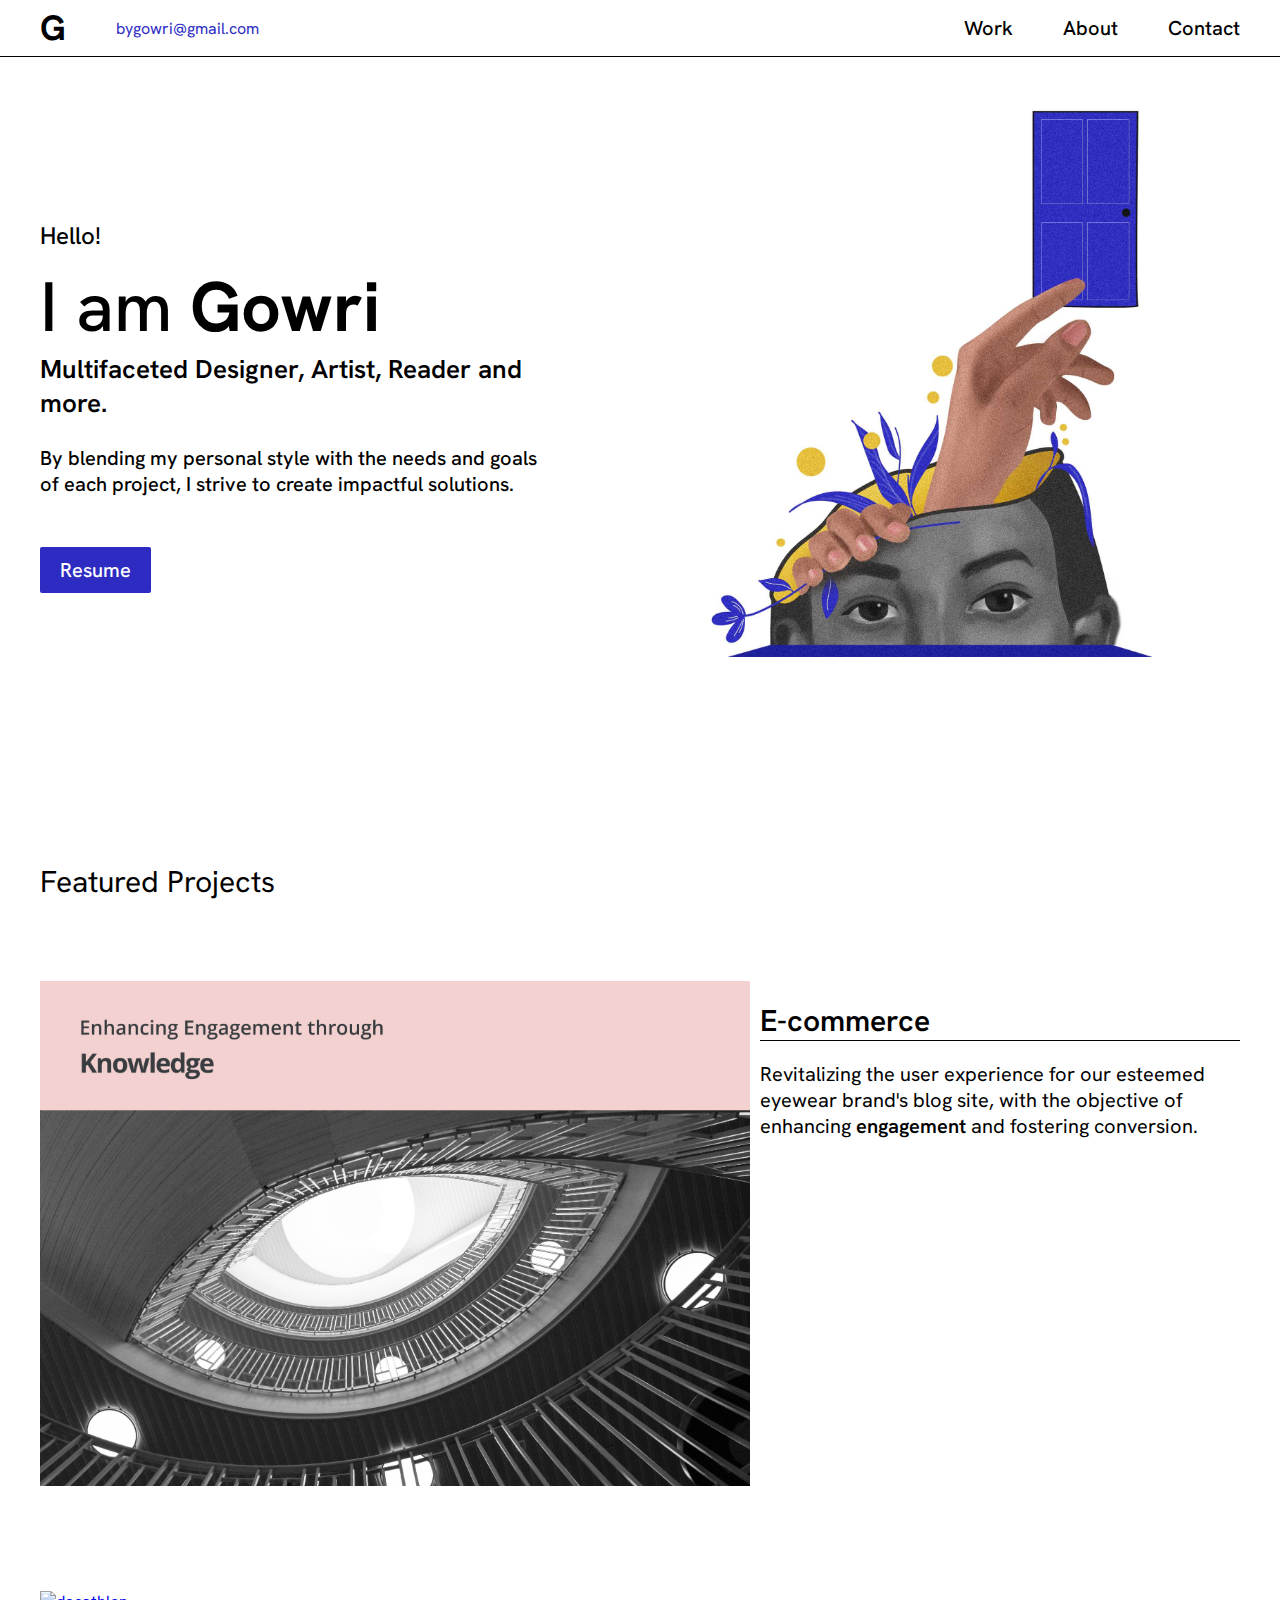
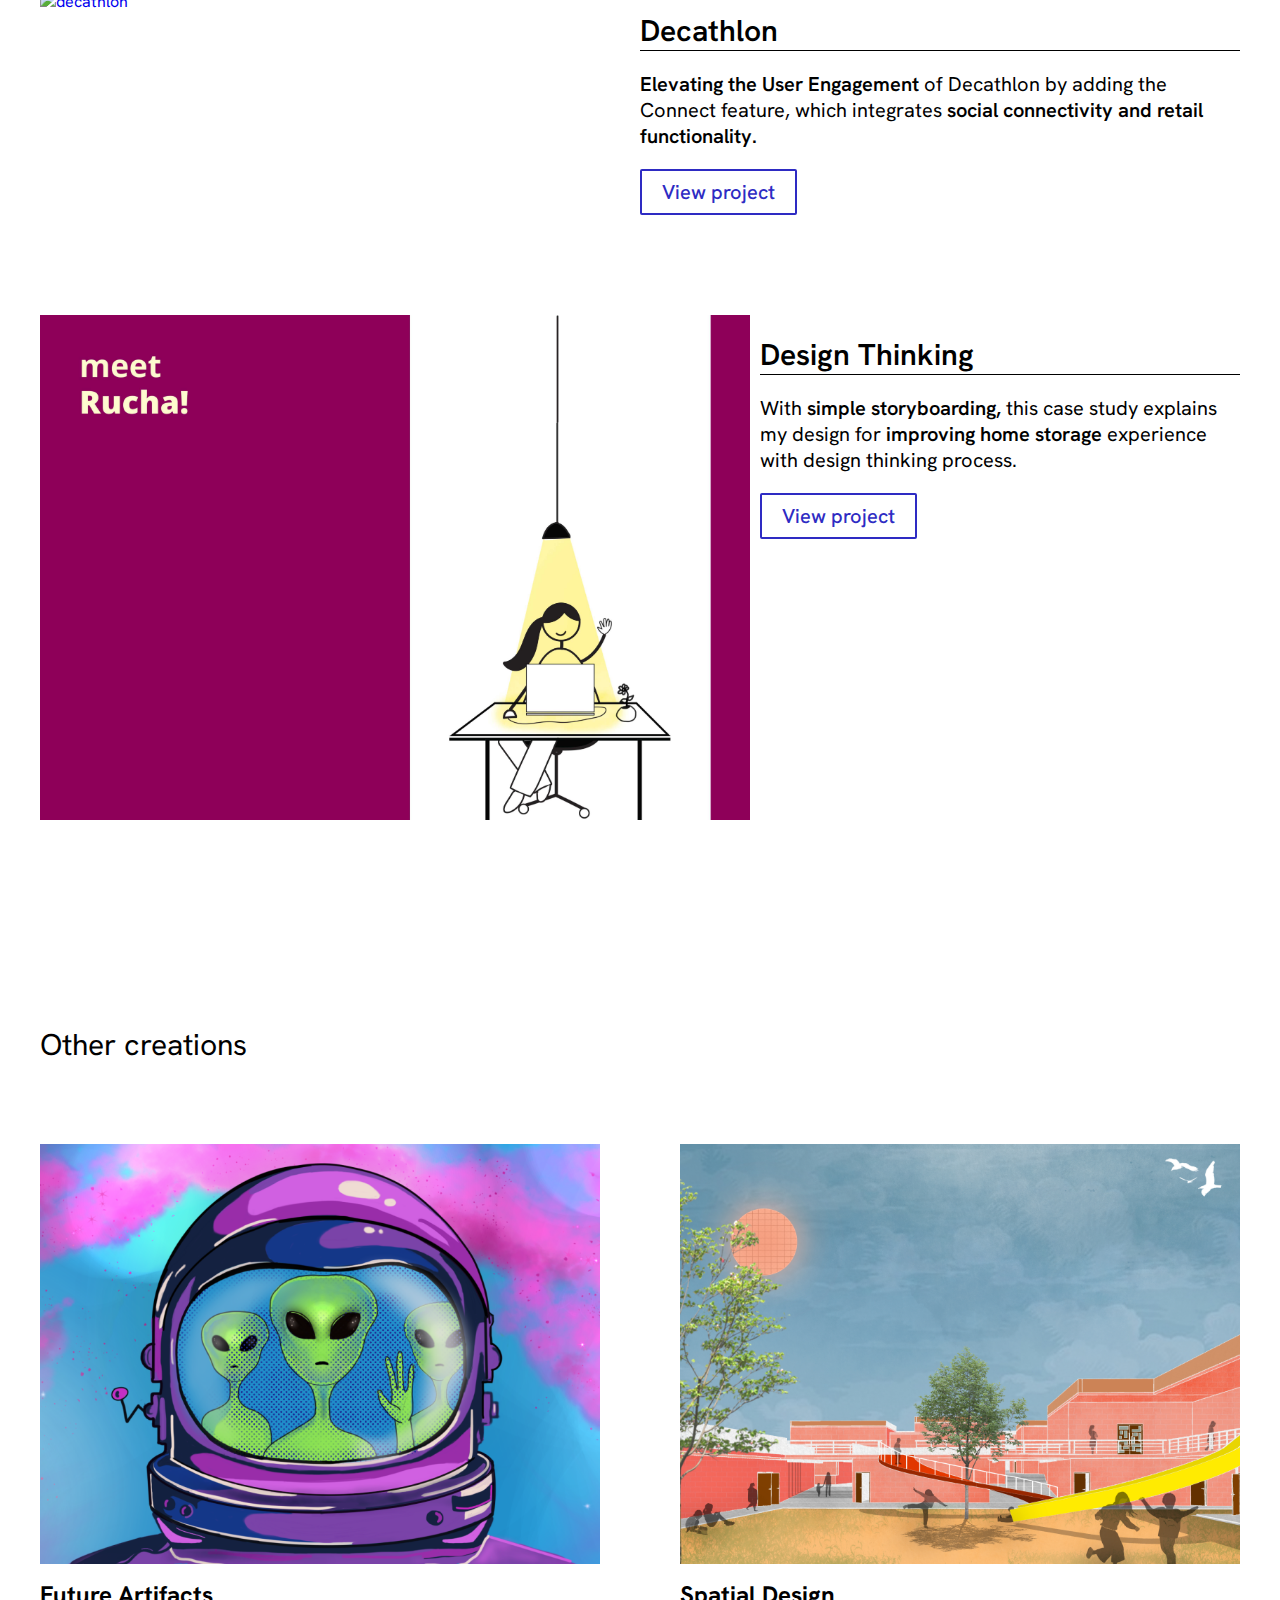
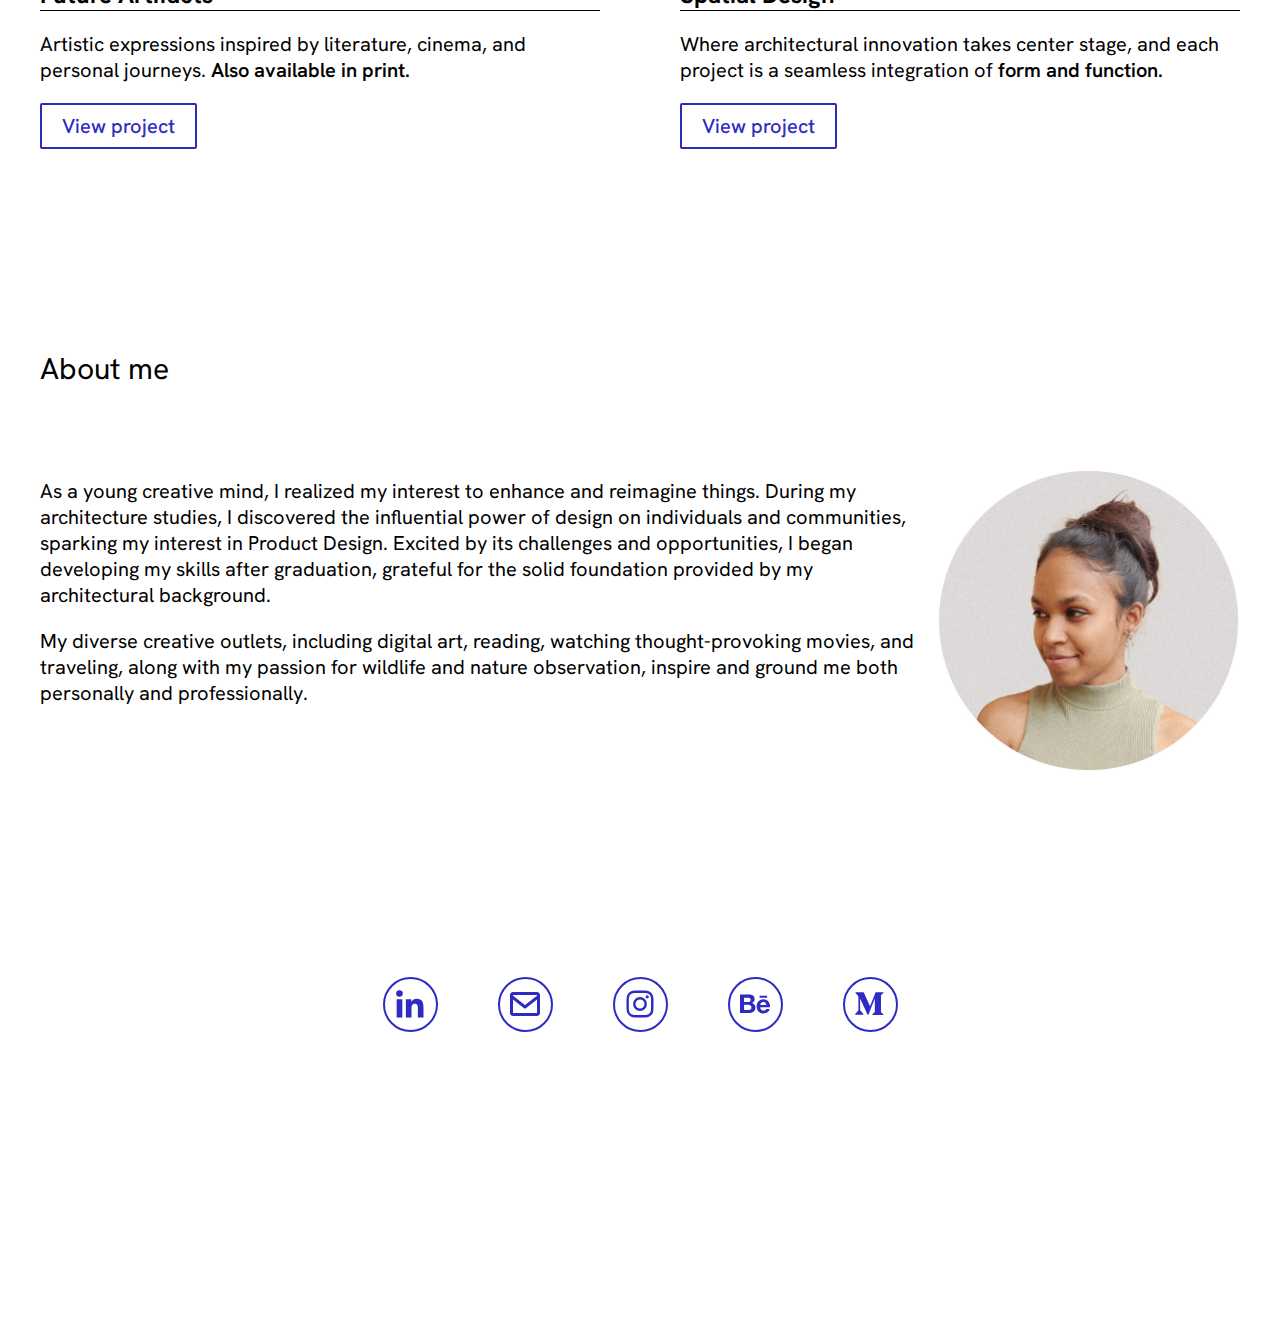
==== commit 27ea0ada: "eng" ====
--- a/index.html
+++ b/index.html
@@ -96,7 +96,7 @@
           <div class="text-and-buttons">
             <div class="text-container">
               <h1>E-commerce</h1>
-              <p>Revitalizing the user experience (UX) for our esteemed eyewear brand's blog site, with the objective of enhancing <span>engagement</span> and fostering <span></span>conversion.</p>
+              <p>Revitalizing the user experience for our esteemed eyewear brand's blog site, with the objective of enhancing <span>engagement</span> and fostering <span></span>conversion.</p>
             </div>
           </div>
         </div>
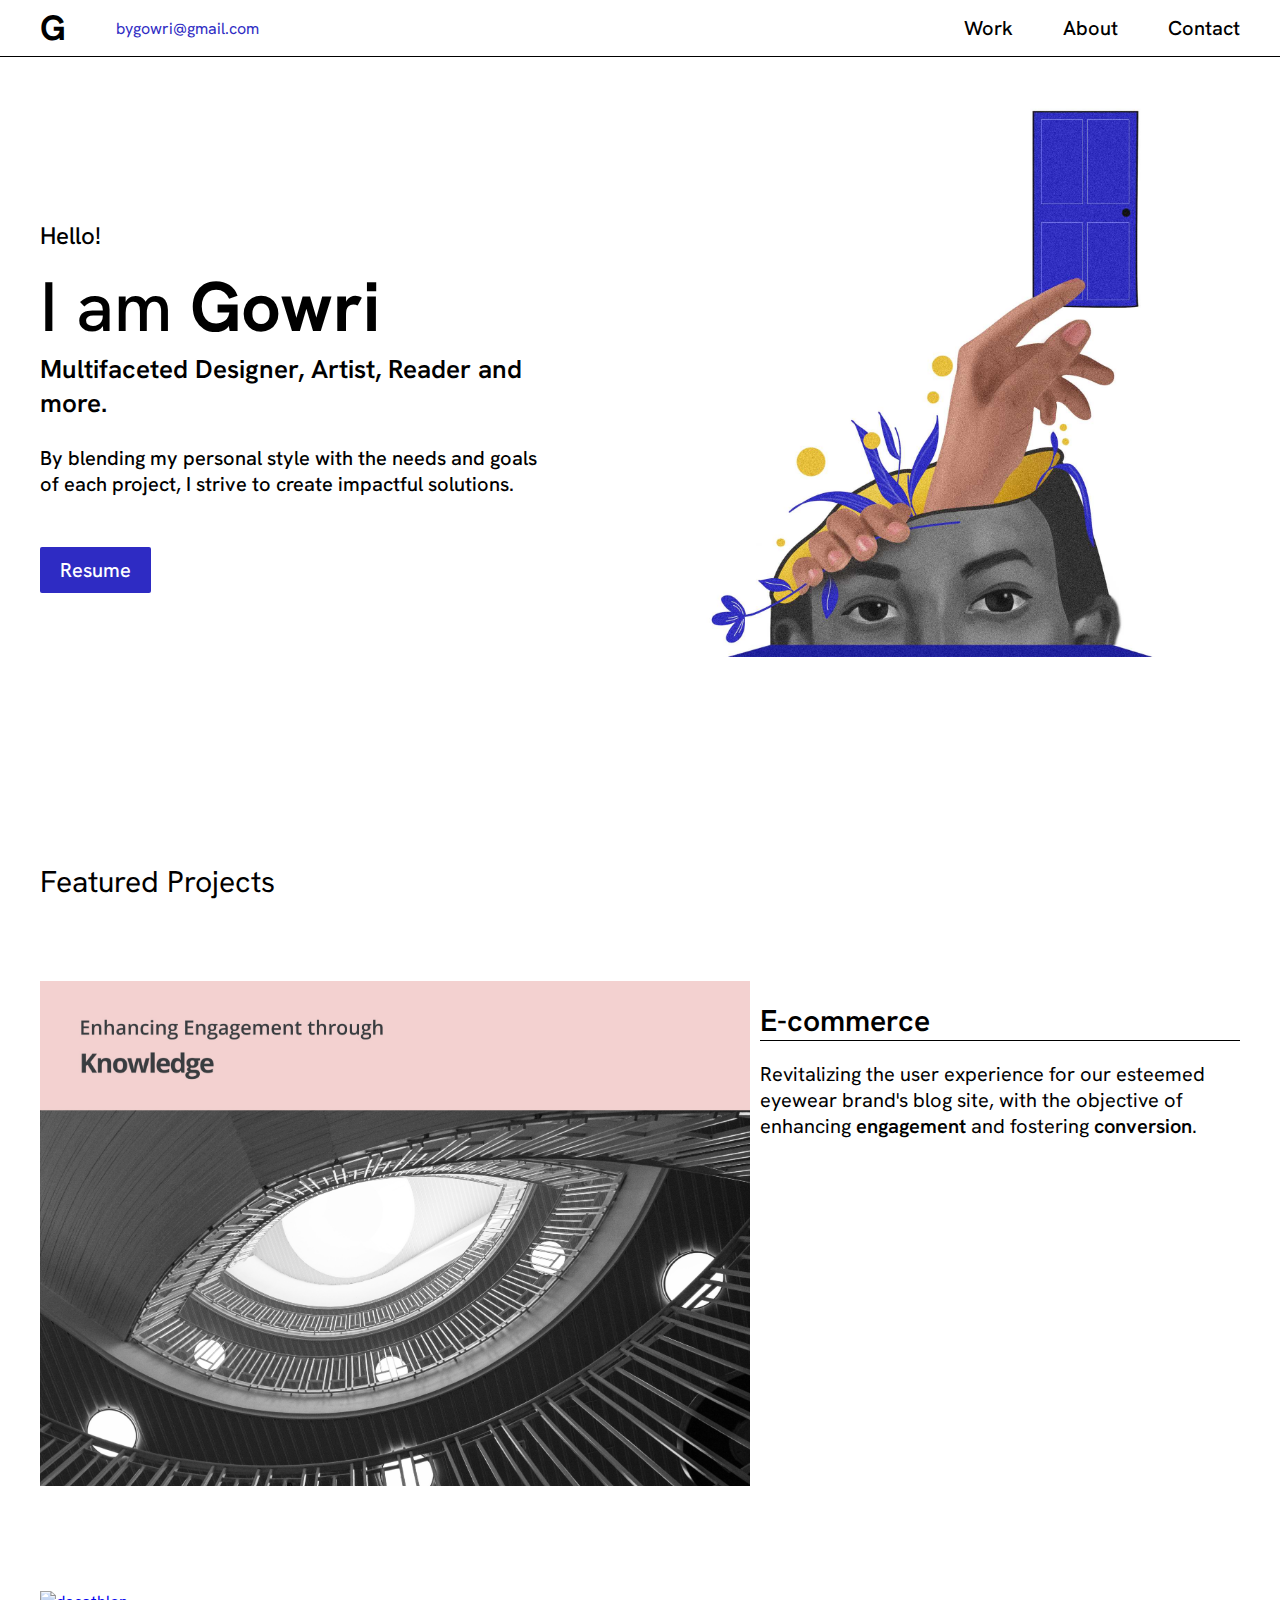
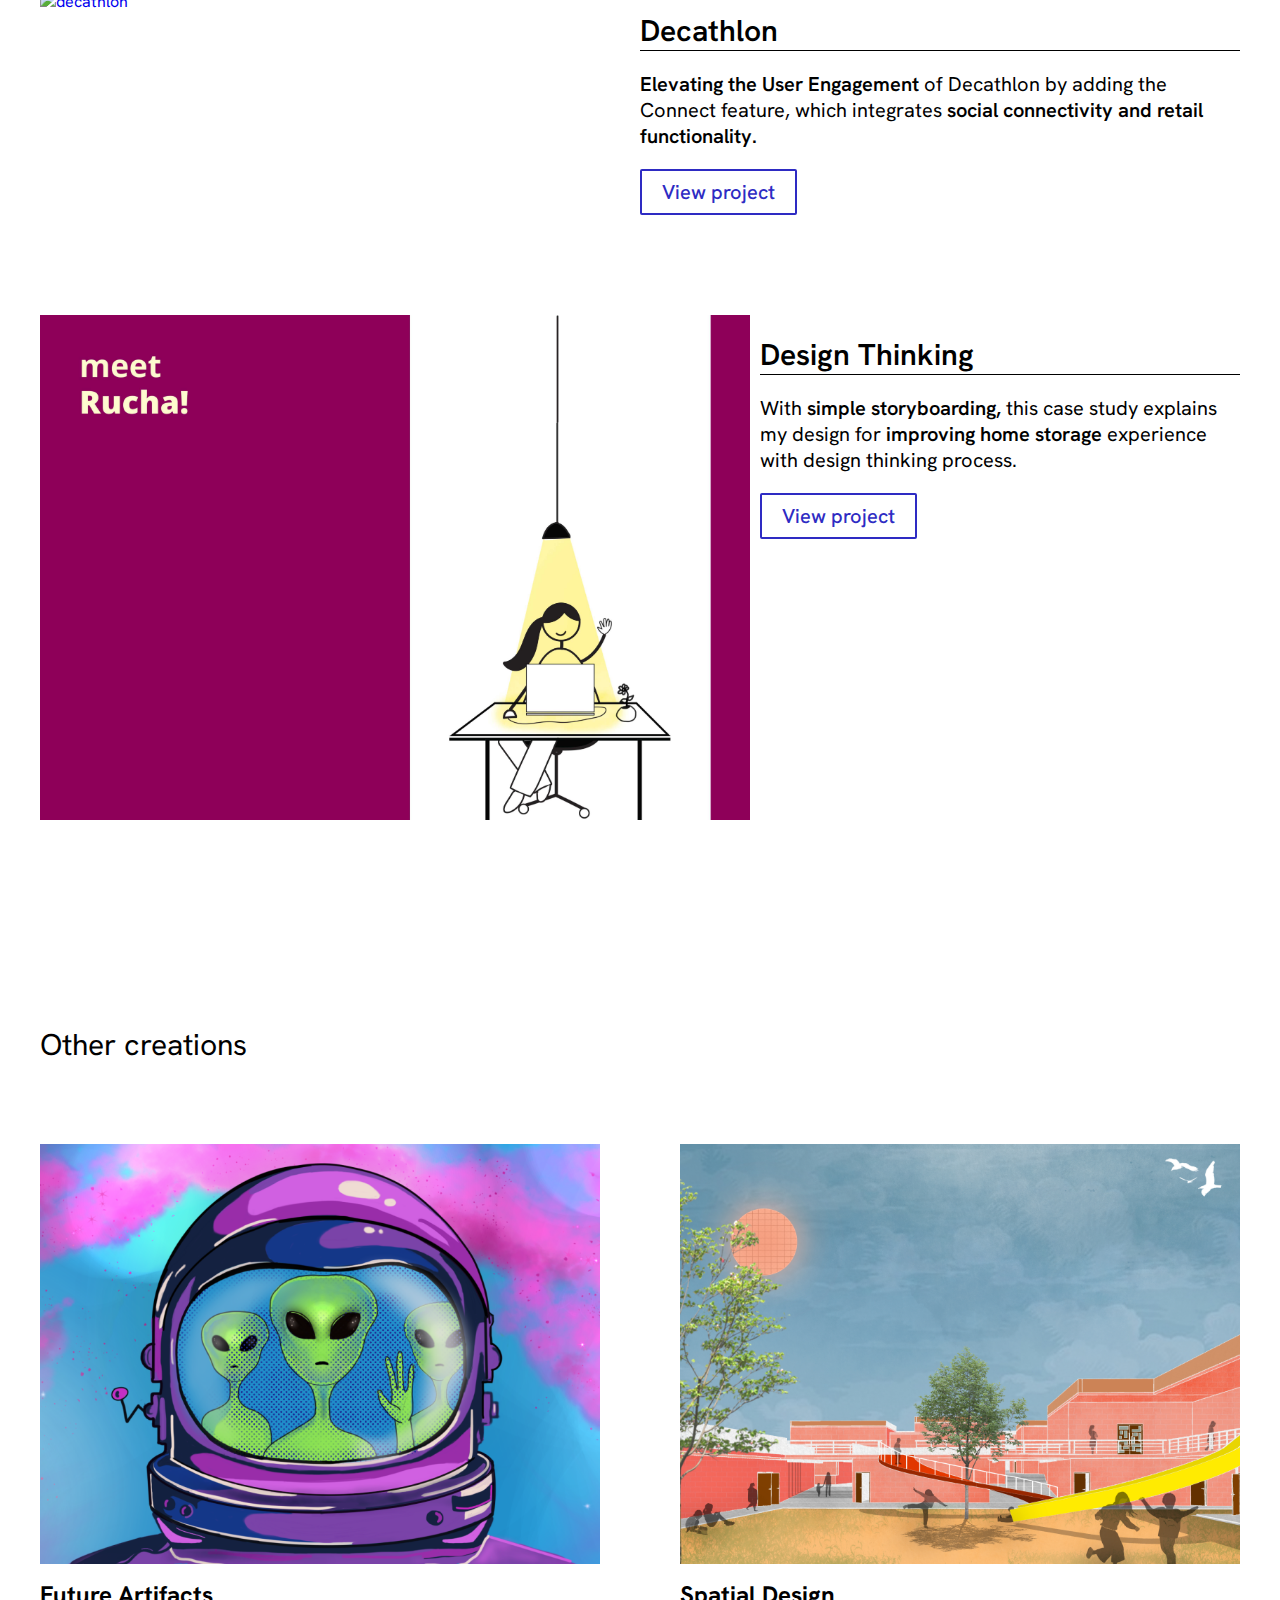
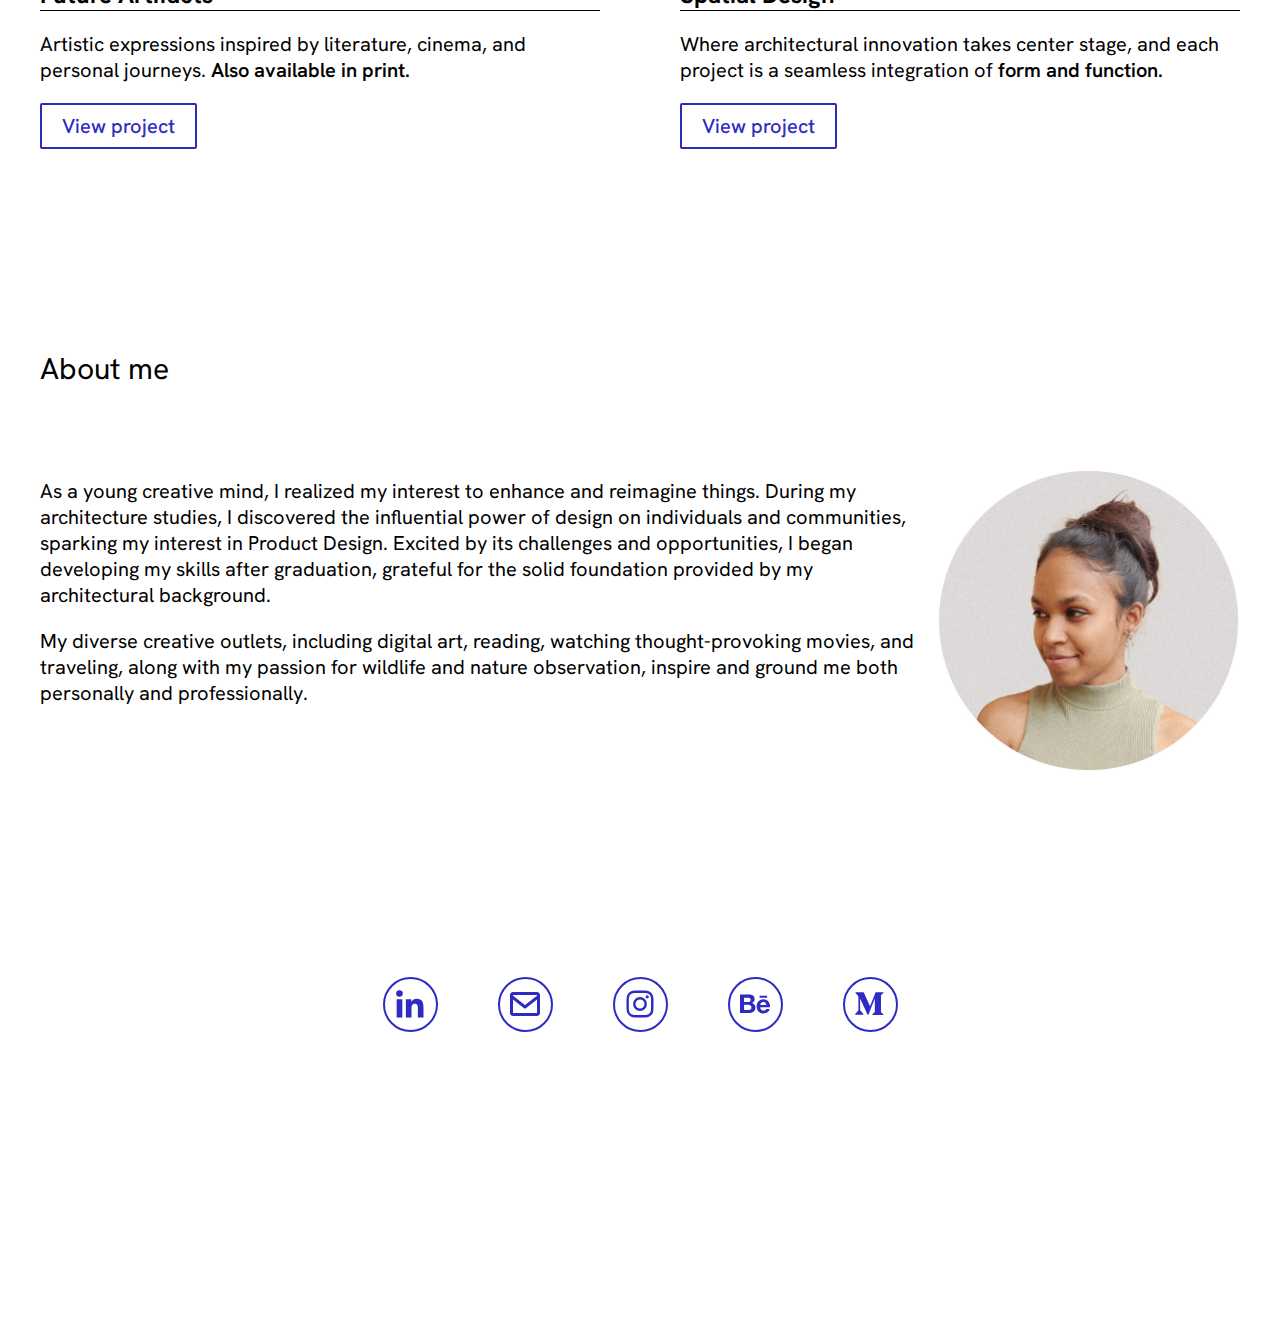
==== commit a1bc44b8: "eng" ====
--- a/index.html
+++ b/index.html
@@ -96,7 +96,7 @@
           <div class="text-and-buttons">
             <div class="text-container">
               <h1>E-commerce</h1>
-              <p>Revitalizing the user experience for our esteemed eyewear brand's blog site, with the objective of enhancing <span>engagement</span> and fostering <span></span>conversion.</p>
+              <p>Revitalizing the user experience for our esteemed eyewear brand's blog site, with the objective of enhancing <span>engagement</span> and fostering <span>conversion</span>.</p>
             </div>
           </div>
         </div>
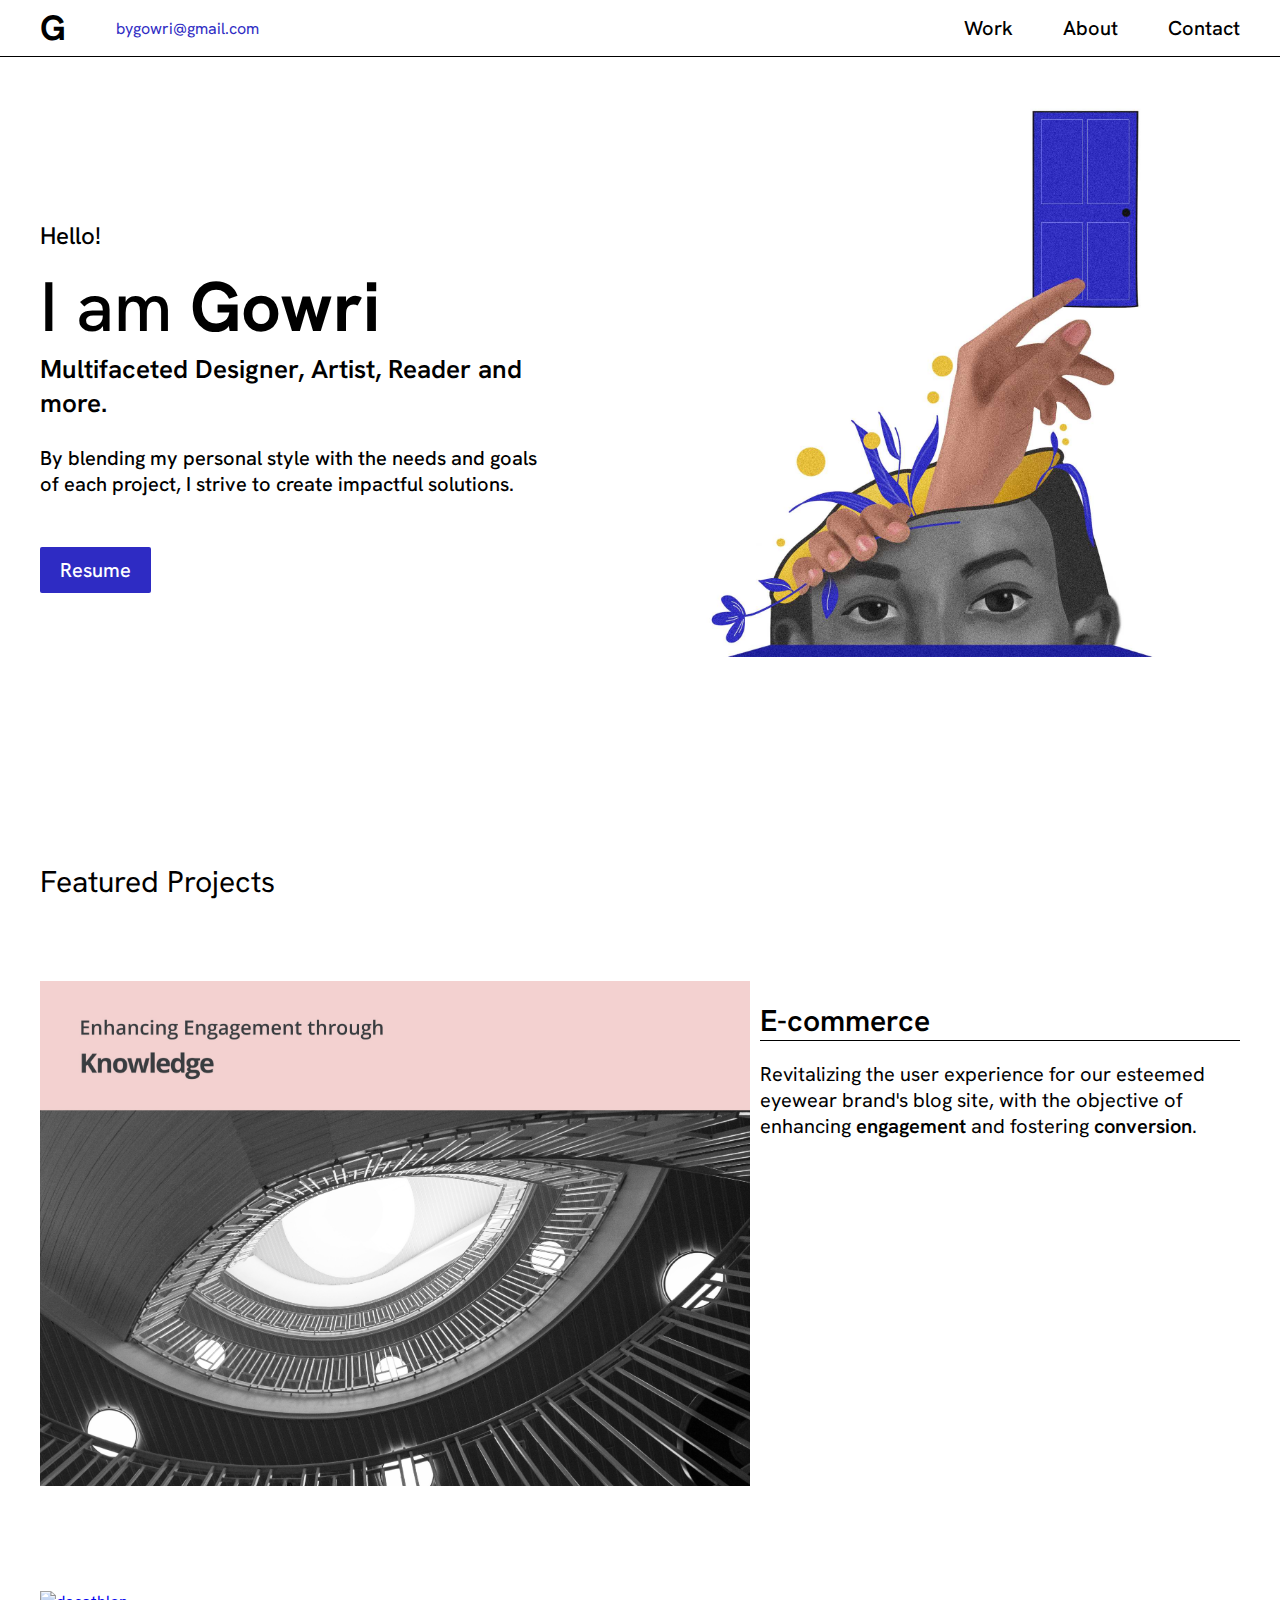
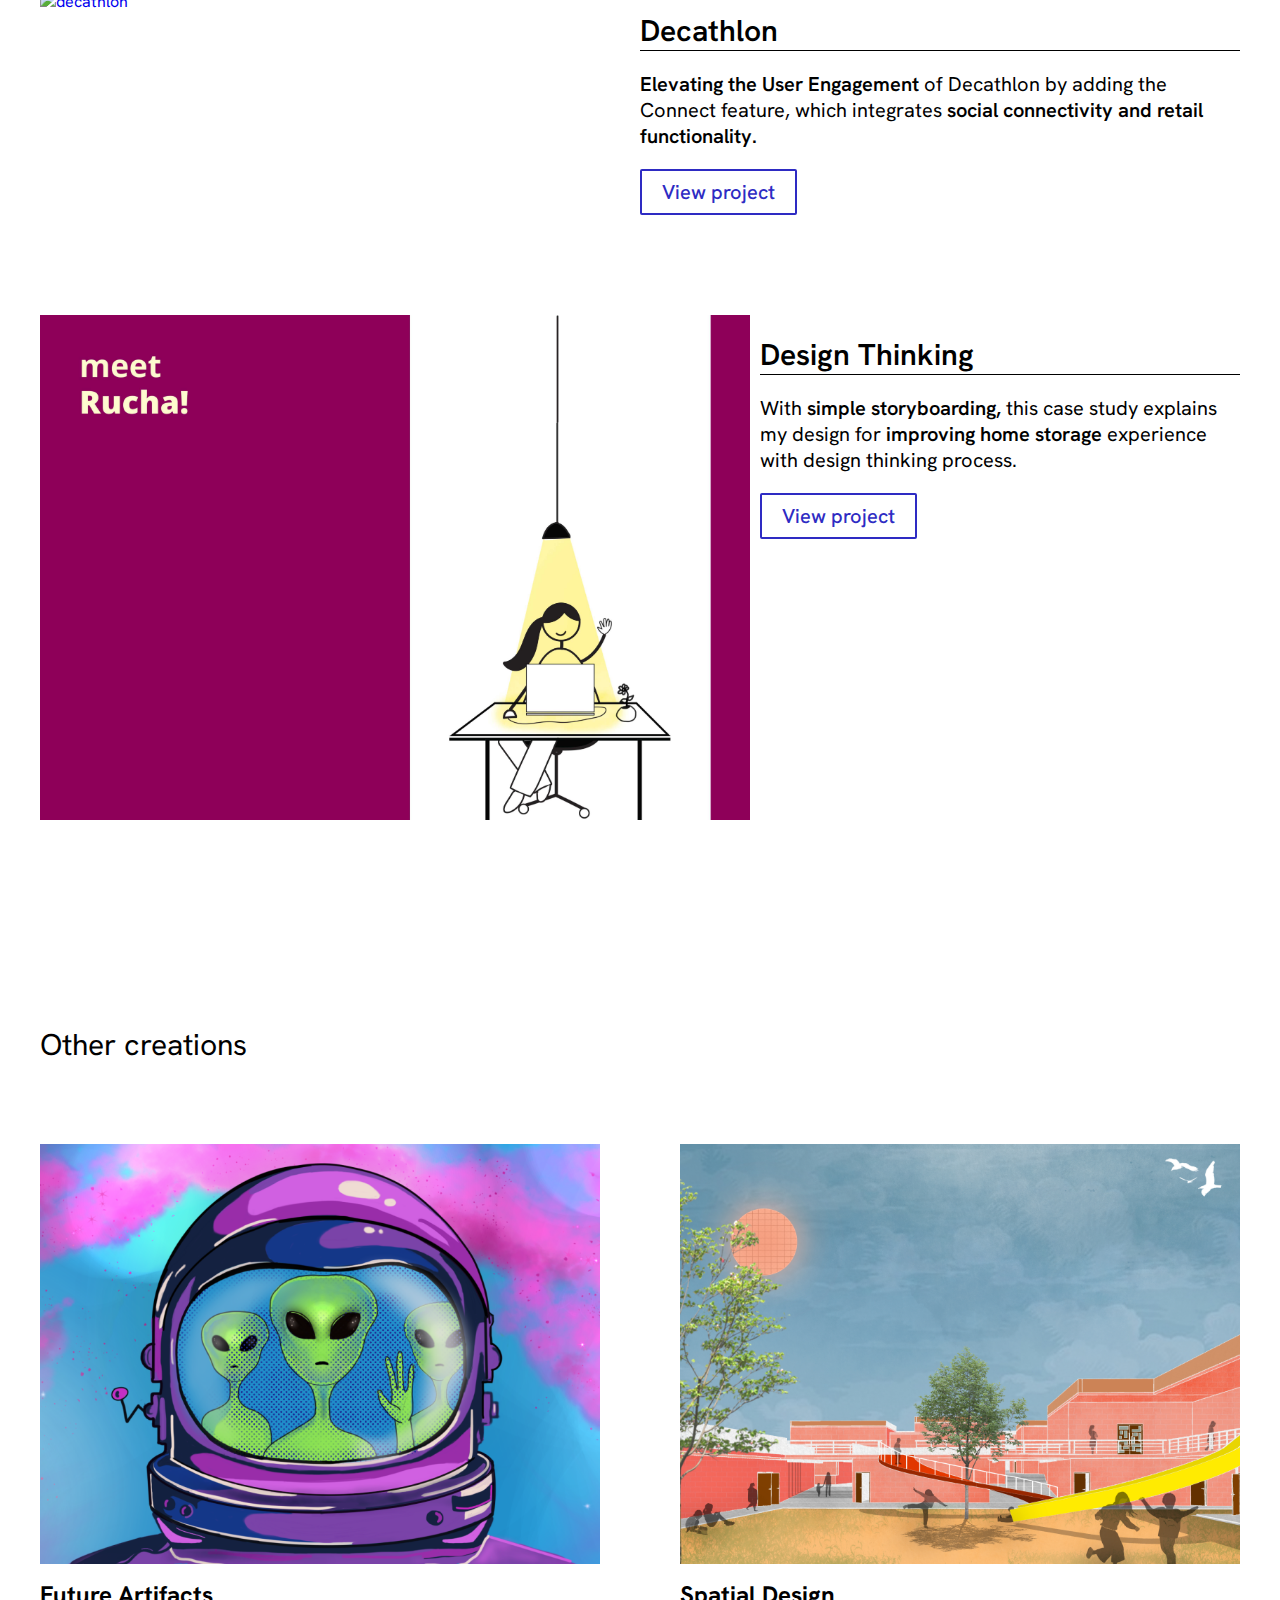
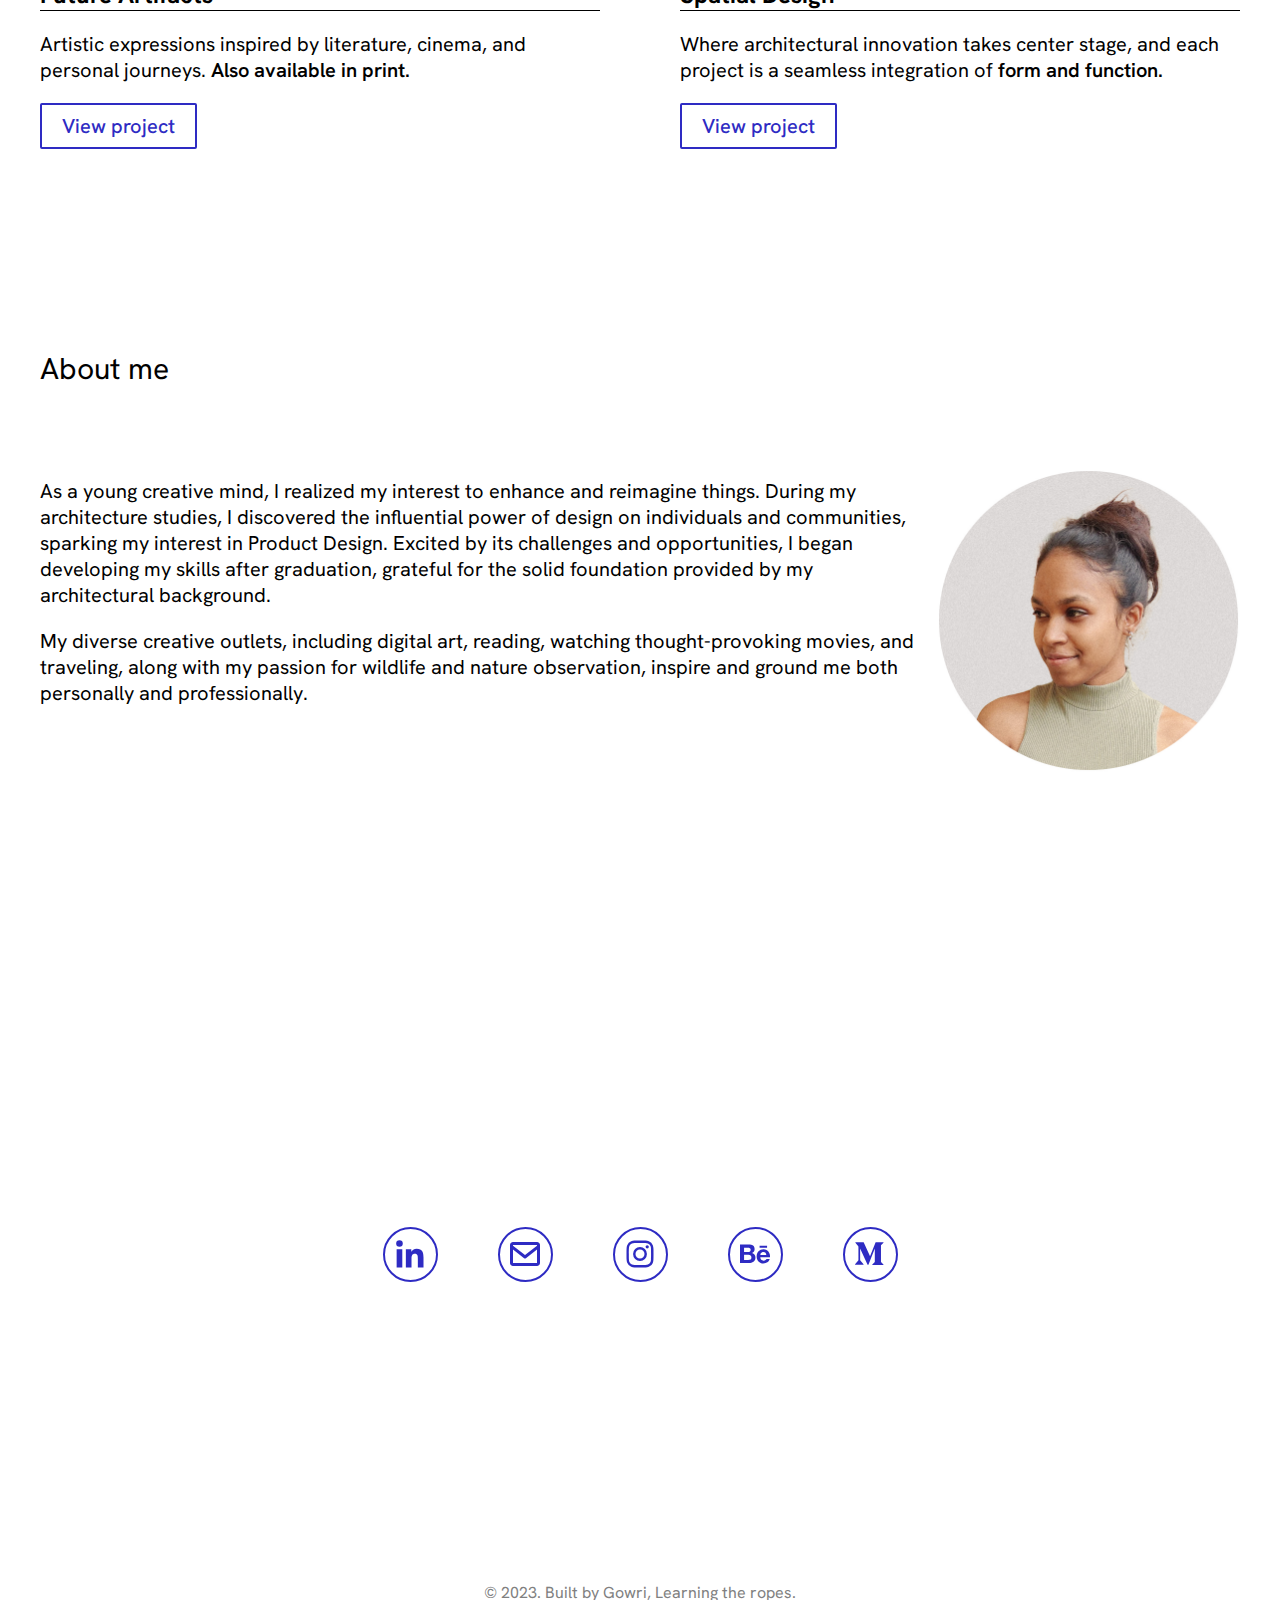
==== commit 4f9b7983: "copyright" ====
--- a/index.html
+++ b/index.html
@@ -234,4 +234,8 @@
 </section>
     
 </body>
+
+<footer>
+  <p>&copy; 2023. Built by Gowri, Learning the ropes.</p>
+</footer>
 </html>--- a/style.css
+++ b/style.css
@@ -772,7 +772,7 @@
 /* tablet */
 @media (min-width: 1001px) and (max-width: 1700px) {
     .contact {
-        padding-top: 200px;
+        padding-top: 450px;
         padding-left: 40px;
         padding-right: 40px;
         padding-bottom: 300px;;
@@ -783,4 +783,11 @@
         font-weight: 400;
         margin-bottom: 250px;
       }
+}
+
+/* footer */
+footer {
+  text-align: center;
+  font-family: 'Hanken Grotesk';
+  color: grey;
 }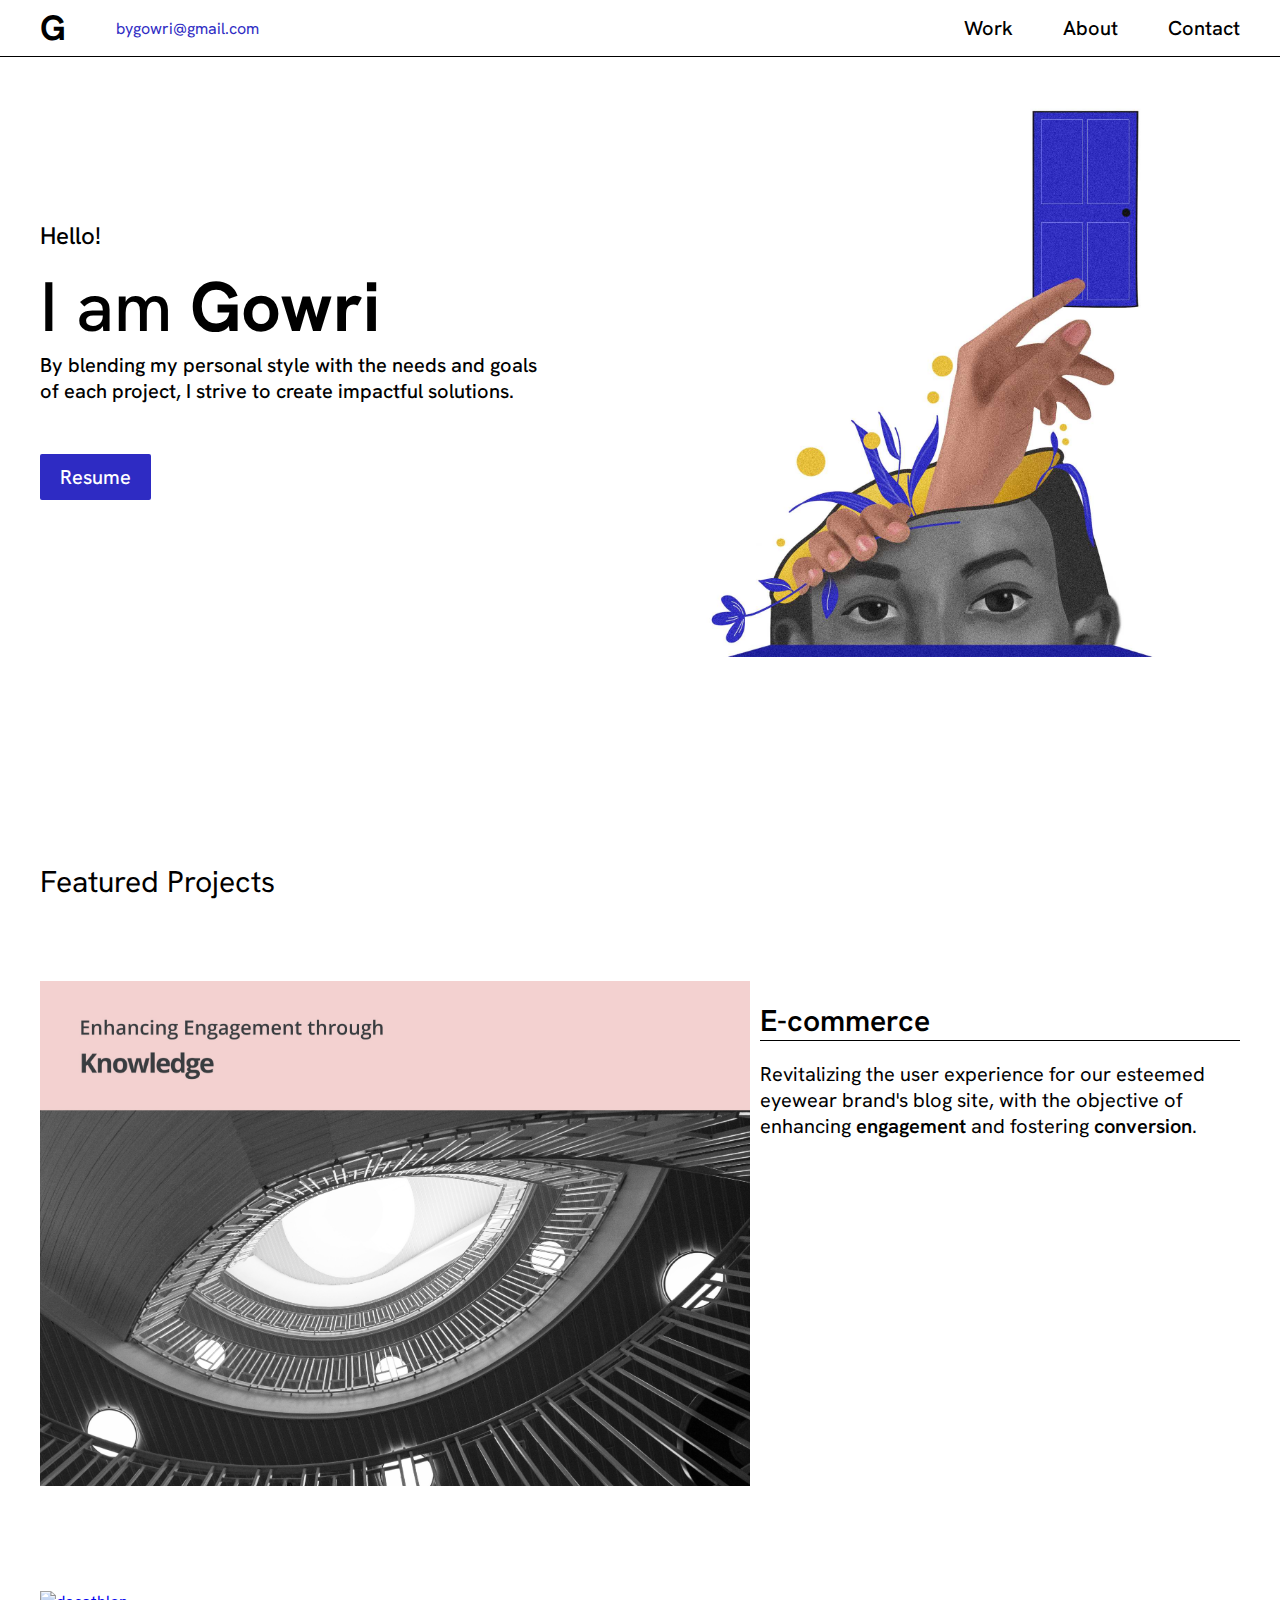
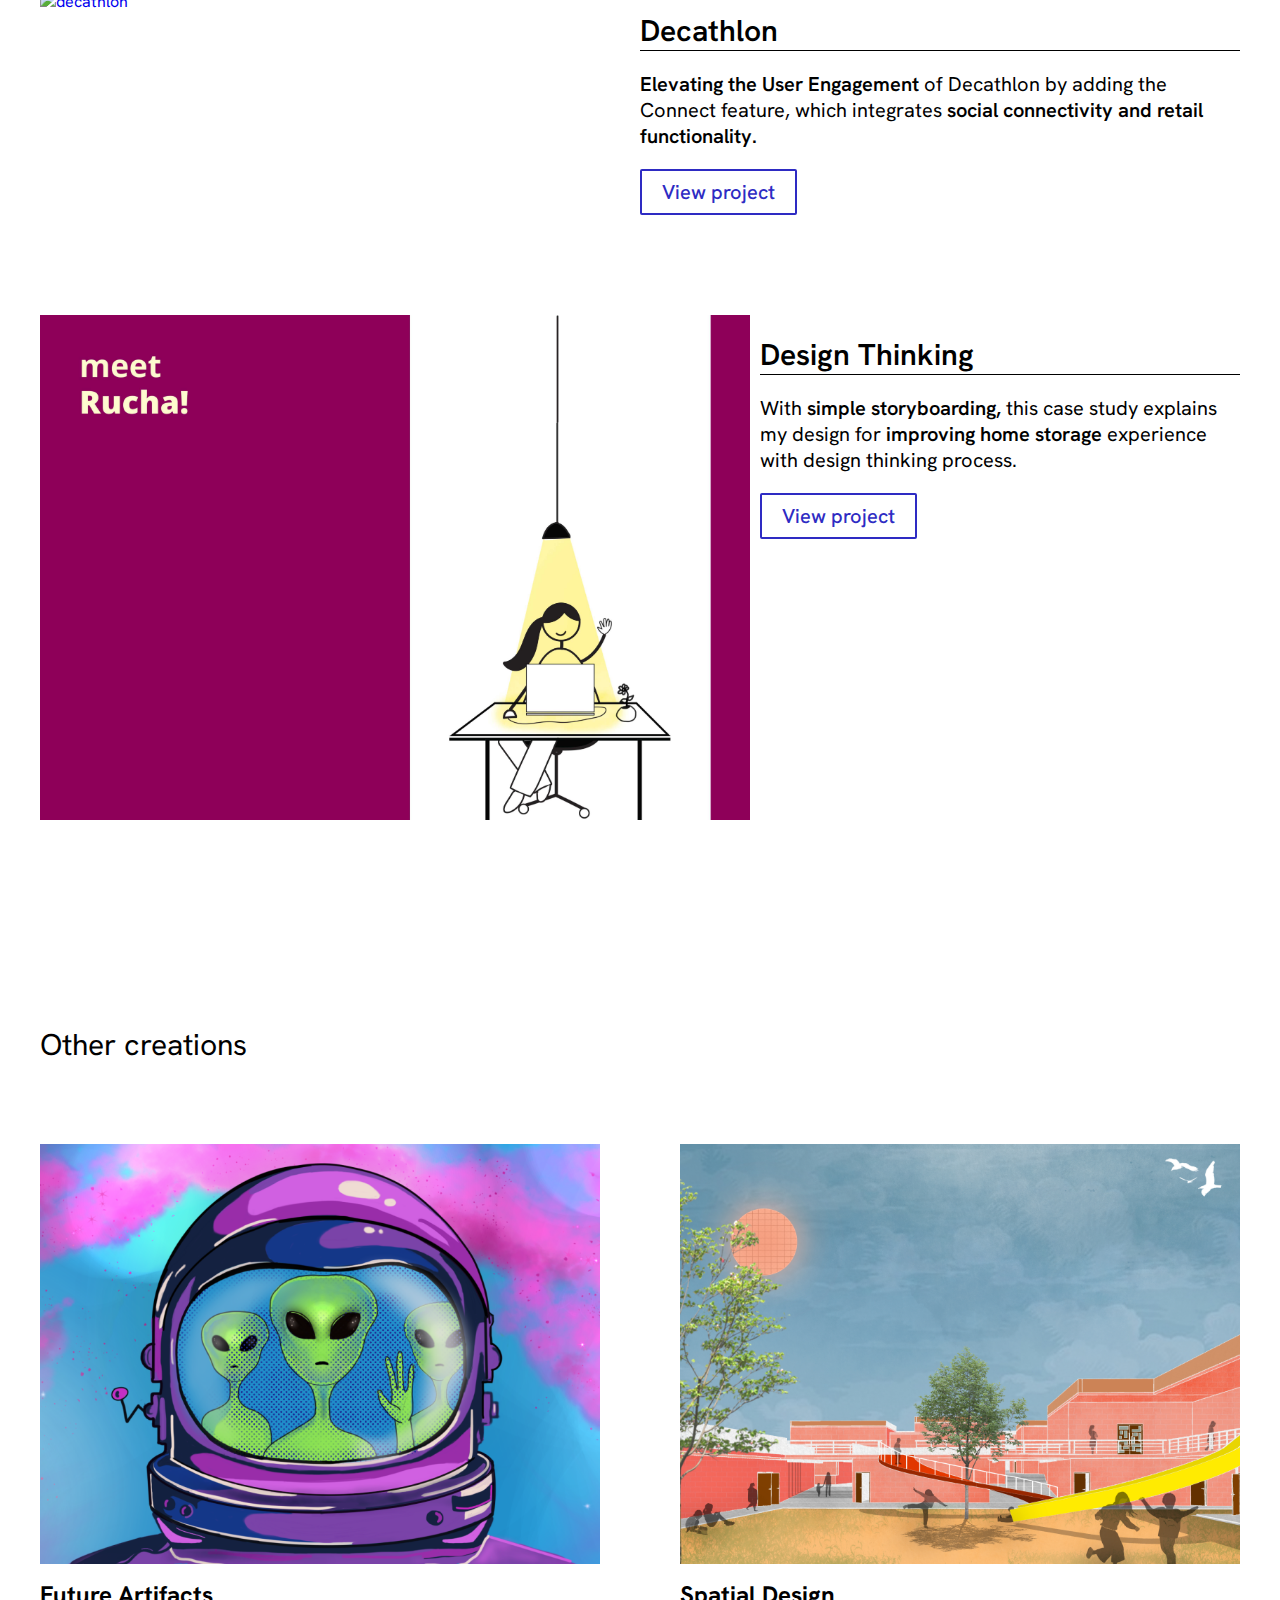
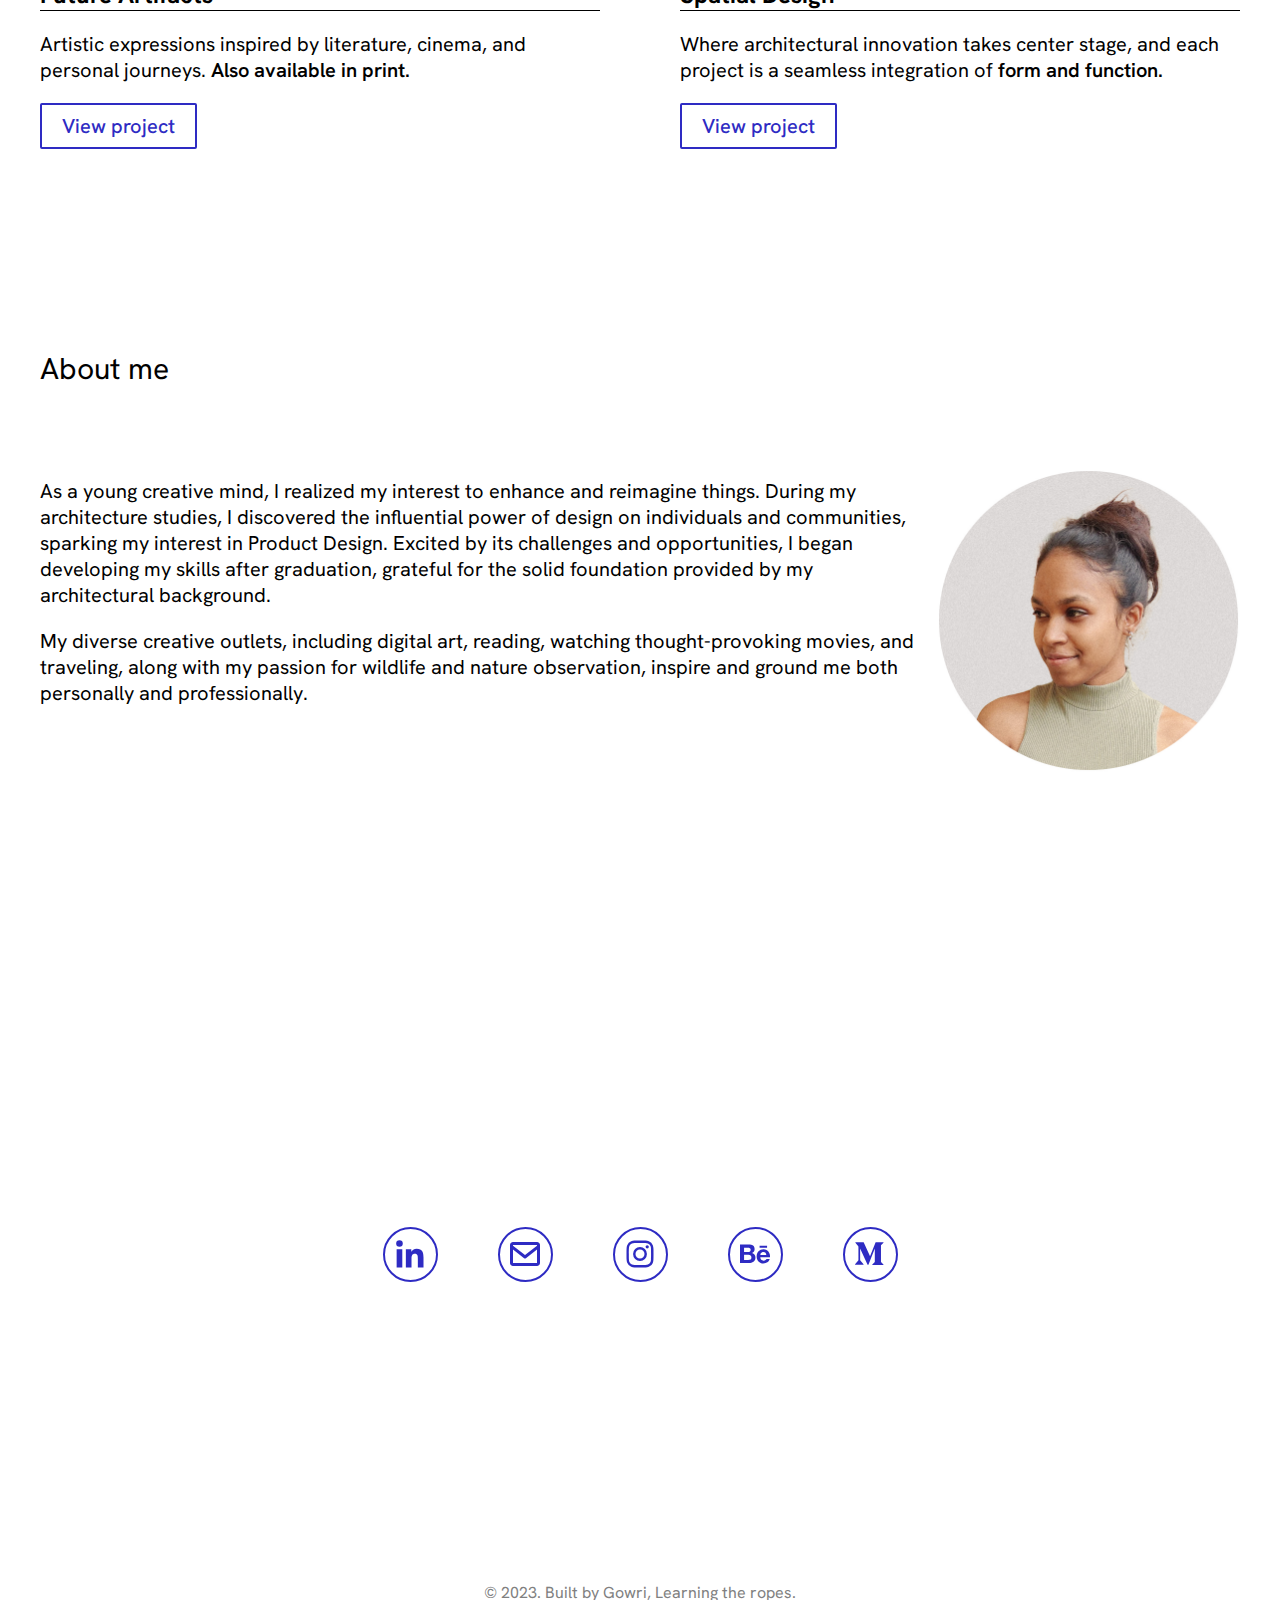
==== commit 4ff7651e: "removed text 3" ====
--- a/index.html
+++ b/index.html
@@ -52,7 +52,6 @@
                 <div class="all-text">
                     <div class="text-1">Hello!</div>
                     <div class="text-2">I am <span>Gowri</span></div>
-                    <div class="text-3">Multifaceted Designer, Artist, Reader and more.</div>
                     <div class="text-4">
                         <p>By blending my personal style with the needs and goals of each project, I strive to create impactful solutions.</p>
                     </div>
@@ -234,7 +233,6 @@
 </section>
     
 </body>
-
 <footer>
   <p>&copy; 2023. Built by Gowri, Learning the ropes.</p>
 </footer>
